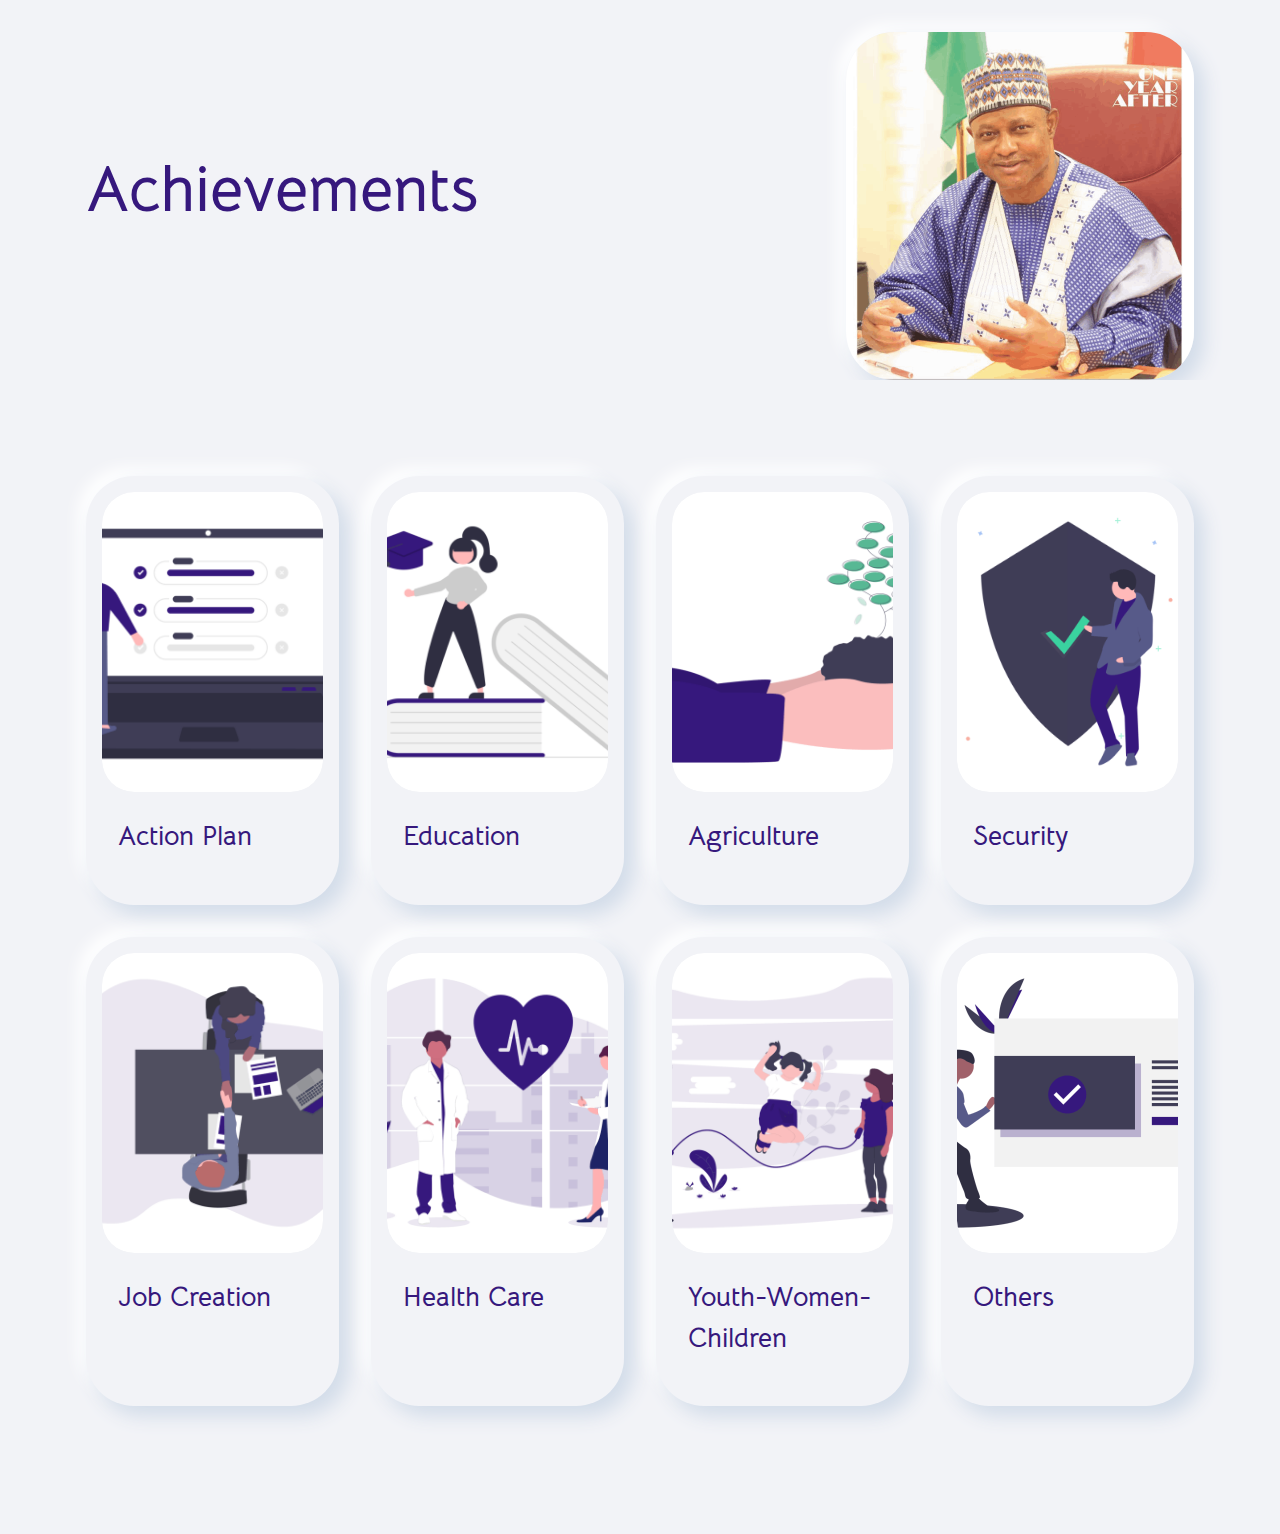
==== ubasani/index.html @ 77ba347d "Add files via upload" ====
<!DOCTYPE html>
<html  lang="en">
<head>
  
  <meta charset="UTF-8">
  <meta http-equiv="X-UA-Compatible" content="IE=edge">
  
  <meta name="viewport" content="width=device-width, initial-scale=1, minimum-scale=1">
  <link rel="shortcut icon" href="assets/images/logo5.png" type="image/x-icon">
  <meta name="description" content="">
  
  
  <title>Home</title>
  <link rel="stylesheet" href="assets/web/assets/mobirise-icons2/mobirise2.css">
  <link rel="stylesheet" href="assets/tether/tether.min.css">
  <link rel="stylesheet" href="assets/bootstrap/css/bootstrap.min.css">
  <link rel="stylesheet" href="assets/bootstrap/css/bootstrap-grid.min.css">
  <link rel="stylesheet" href="assets/bootstrap/css/bootstrap-reboot.min.css">
  <link rel="stylesheet" href="assets/theme/css/style.css">
  <link rel="preload" href="https://fonts.googleapis.com/css?family=Bellota+Text:300,300i,400,400i,700,700i&display=swap" as="style" onload="this.onload=null;this.rel='stylesheet'">
  <noscript><link rel="stylesheet" href="https://fonts.googleapis.com/css?family=Bellota+Text:300,300i,400,400i,700,700i&display=swap"></noscript>
  <link rel="preload" as="style" href="assets/mobirise/css/mbr-additional.css"><link rel="stylesheet" href="assets/mobirise/css/mbr-additional.css" type="text/css">
  
  
  
  

</head>
<body>
  
  <section class="article5 cid-sw9oij2l4O" id="article06-5">

    

    
    <div class="container">
        <div class="row justify-content-center">
            <div class="card col-12 col-lg">
                <div class="card-wrapper align-left">
                    <h6 class="card-title mbr-fonts-style mb-4 display-1"><strong>Achievements</strong></h6>
                    
                    
                </div>
            </div>
            <div class="col-12 col-lg-4">
                <div class="image-wrapper">
                    <img src="assets/images/anniversar-p1-3-696x696.png" alt="">
                </div>
            </div>
        </div>
    </div>
</section>

<section class="features7 cid-svMI8yuE9y" id="features08-i">
    
    
    <div class="container">
        
        <div class="row justify-content-center">
            <div class="item features-image сol-12 col-md-6 col-lg-3">
                <div class="item-wrapper">
                    <div class="item-img">
                        <a href="action.html"><img src="assets/images/undraw-accept-tasks-po1c-442x303.png" alt="" data-slide-to="0"></a>
                    </div>
                    <div class="item-content">
                        
                        <h5 class="item-title mbr-fonts-style display-5"><strong>Action Plan</strong></h5>
                        

                        

                    </div>

                </div>
            </div>
            
            <div class="item features-image сol-12 col-md-6 col-lg-3">
                <div class="item-wrapper">
                    <div class="item-img">
                        <img src="assets/images/undraw-education-f8ru-442x314.png" alt="" data-slide-to="1">
                    </div>
                    <div class="item-content">
                        
                        <h5 class="item-title mbr-fonts-style display-5"><strong>Education</strong></h5>
                        

                        

                    </div>

                </div>
            </div><div class="item features-image сol-12 col-md-6 col-lg-3">
                <div class="item-wrapper">
                    <div class="item-img">
                        <img src="assets/images/undraw-environment-iaus-442x320.png" alt="" data-slide-to="2">
                    </div>
                    <div class="item-content">
                        
                        <h5 class="item-title mbr-fonts-style display-5"><strong>Agriculture</strong></h5>
                        

                        

                    </div>

                </div>
            </div><div class="item features-image сol-12 col-md-6 col-lg-3">
                <div class="item-wrapper">
                    <div class="item-img">
                        <img src="assets/images/undraw-security-on-ff2u-442x373.png" alt="">
                    </div>
                    <div class="item-content">
                        
                        <h5 class="item-title mbr-fonts-style display-5"><strong>Security</strong></h5>
                        

                        

                    </div>

                </div>
            </div>


        </div>
    </div>
</section>

<section class="features7 cid-sw4C11qZi1" id="features08-3">
    
    
    <div class="container">
        
        <div class="row justify-content-center">
            <div class="item features-image сol-12 col-md-6 col-lg-3">
                <div class="item-wrapper">
                    <div class="item-img">
                        <img src="assets/images/undraw-interview-rmcf-442x307.png" alt="">
                    </div>
                    <div class="item-content">
                        
                        <h5 class="item-title mbr-fonts-style display-5"><strong>Job Creation</strong></h5>
                        

                        

                    </div>

                </div>
            </div>
            <div class="item features-image сol-12 col-md-6 col-lg-3">
                <div class="item-wrapper">
                    <div class="item-img">
                        <img src="assets/images/undraw-medicine-b1ol-442x310.png" alt="">
                    </div>
                    <div class="item-content">
                        
                        <h5 class="item-title mbr-fonts-style display-5"><strong>Health Care</strong></h5>
                        

                        

                    </div>

                </div>
            </div>
            <div class="item features-image сol-12 col-md-6 col-lg-3">
                <div class="item-wrapper">
                    <div class="item-img">
                        <img src="assets/images/undraw-children-4rtb-442x318.png" alt="">
                    </div>
                    <div class="item-content">
                        
                        <h5 class="item-title mbr-fonts-style display-5"><strong>Youth-Women-Children</strong></h5>
                        

                        

                    </div>

                </div>
            </div><div class="item features-image сol-12 col-md-6 col-lg-3">
                <div class="item-wrapper">
                    <div class="item-img">
                        <img src="assets/images/undraw-done-a34v-442x300.png" alt="">
                    </div>
                    <div class="item-content">
                        
                        <h5 class="item-title mbr-fonts-style display-5"><strong>Others</strong></h5>
                        

                        

                    </div>

                </div>
            </div>


        </div>
    </div>
</section>


<script src="assets/web/assets/jquery/jquery.min.js"></script>
  <script src="assets/popper/popper.min.js"></script>
  <script src="assets/tether/tether.min.js"></script>
  <script src="assets/bootstrap/js/bootstrap.min.js"></script>
  <script src="assets/smoothscroll/smooth-scroll.js"></script>
  <script src="assets/theme/js/script.js"></script>
  
  
  

</body>
</html>
---- ubasani/assets/web/assets/mobirise-icons2/mobirise2.css ----
@font-face {
  font-family: 'Moririse2';
  font-display: swap;
  src:  url('mobirise2.eot?f2bix4');
  src:  url('mobirise2.eot?f2bix4#iefix') format('embedded-opentype'),
    url('mobirise2.ttf?f2bix4') format('truetype'),
    url('mobirise2.woff?f2bix4') format('woff'),
    url('mobirise2.svg?f2bix4#mobirise2') format('svg');
  font-weight: normal;
  font-style: normal;
}

[class^="mobi-"], [class*=" mobi-"] {
  /* use !important to prevent issues with browser extensions that change fonts */
  font-family: 'Moririse2' !important;
  speak: none;
  font-style: normal;
  font-weight: normal;
  font-variant: normal;
  text-transform: none;
  line-height: 1;

  /* Better Font Rendering =========== */
  -webkit-font-smoothing: antialiased;
  -moz-osx-font-smoothing: grayscale;
}

.mobi-mbri-add-submenu:before {
  content: "\e900";
}
.mobi-mbri-alert:before {
  content: "\e901";
}
.mobi-mbri-align-center:before {
  content: "\e902";
}
.mobi-mbri-align-justify:before {
  content: "\e903";
}
.mobi-mbri-align-left:before {
  content: "\e904";
}
.mobi-mbri-align-right:before {
  content: "\e905";
}
.mobi-mbri-android:before {
  content: "\e906";
}
.mobi-mbri-apple:before {
  content: "\e907";
}
.mobi-mbri-arrow-down:before {
  content: "\e908";
}
.mobi-mbri-arrow-next:before {
  content: "\e909";
}
.mobi-mbri-arrow-prev:before {
  content: "\e90a";
}
.mobi-mbri-arrow-up:before {
  content: "\e90b";
}
.mobi-mbri-bold:before {
  content: "\e90c";
}
.mobi-mbri-bookmark:before {
  content: "\e90d";
}
.mobi-mbri-bootstrap:before {
  content: "\e90e";
}
.mobi-mbri-briefcase:before {
  content: "\e90f";
}
.mobi-mbri-browse:before {
  content: "\e910";
}
.mobi-mbri-bulleted-list:before {
  content: "\e911";
}
.mobi-mbri-calendar:before {
  content: "\e912";
}
.mobi-mbri-camera:before {
  content: "\e913";
}
.mobi-mbri-cart-add:before {
  content: "\e914";
}
.mobi-mbri-cart-full:before {
  content: "\e915";
}
.mobi-mbri-cash:before {
  content: "\e916";
}
.mobi-mbri-change-style:before {
  content: "\e917";
}
.mobi-mbri-chat:before {
  content: "\e918";
}
.mobi-mbri-clock:before {
  content: "\e919";
}
.mobi-mbri-close:before {
  content: "\e91a";
}
.mobi-mbri-cloud:before {
  content: "\e91b";
}
.mobi-mbri-code:before {
  content: "\e91c";
}
.mobi-mbri-contact-form:before {
  content: "\e91d";
}
.mobi-mbri-credit-card:before {
  content: "\e91e";
}
.mobi-mbri-cursor-click:before {
  content: "\e91f";
}
.mobi-mbri-cust-feedback:before {
  content: "\e920";
}
.mobi-mbri-database:before {
  content: "\e921";
}
.mobi-mbri-delivery:before {
  content: "\e922";
}
.mobi-mbri-desktop:before {
  content: "\e923";
}
.mobi-mbri-devices:before {
  content: "\e924";
}
.mobi-mbri-down:before {
  content: "\e925";
}
.mobi-mbri-download-2:before {
  content: "\e926";
}
.mobi-mbri-download:before {
  content: "\e927";
}
.mobi-mbri-drag-n-drop-2:before {
  content: "\e928";
}
.mobi-mbri-drag-n-drop:before {
  content: "\e929";
}
.mobi-mbri-edit-2:before {
  content: "\e92a";
}
.mobi-mbri-edit:before {
  content: "\e92b";
}
.mobi-mbri-error:before {
  content: "\e92c";
}
.mobi-mbri-extension:before {
  content: "\e92d";
}
.mobi-mbri-features:before {
  content: "\e92e";
}
.mobi-mbri-file:before {
  content: "\e92f";
}
.mobi-mbri-flag:before {
  content: "\e930";
}
.mobi-mbri-folder:before {
  content: "\e931";
}
.mobi-mbri-gift:before {
  content: "\e932";
}
.mobi-mbri-github:before {
  content: "\e933";
}
.mobi-mbri-globe-2:before {
  content: "\e934";
}
.mobi-mbri-globe:before {
  content: "\e935";
}
.mobi-mbri-growing-chart:before {
  content: "\e936";
}
.mobi-mbri-hearth:before {
  content: "\e937";
}
.mobi-mbri-help:before {
  content: "\e938";
}
.mobi-mbri-home:before {
  content: "\e939";
}
.mobi-mbri-hot-cup:before {
  content: "\e93a";
}
.mobi-mbri-idea:before {
  content: "\e93b";
}
.mobi-mbri-image-gallery:before {
  content: "\e93c";
}
.mobi-mbri-image-slider:before {
  content: "\e93d";
}
.mobi-mbri-info:before {
  content: "\e93e";
}
.mobi-mbri-italic:before {
  content: "\e93f";
}
.mobi-mbri-key:before {
  content: "\e940";
}
.mobi-mbri-laptop:before {
  content: "\e941";
}
.mobi-mbri-layers:before {
  content: "\e942";
}
.mobi-mbri-left-right:before {
  content: "\e943";
}
.mobi-mbri-left:before {
  content: "\e944";
}
.mobi-mbri-letter:before {
  content: "\e945";
}
.mobi-mbri-like:before {
  content: "\e946";
}
.mobi-mbri-link:before {
  content: "\e947";
}
.mobi-mbri-lock:before {
  content: "\e948";
}
.mobi-mbri-login:before {
  content: "\e949";
}
.mobi-mbri-logout:before {
  content: "\e94a";
}
.mobi-mbri-magic-stick:before {
  content: "\e94b";
}
.mobi-mbri-map-pin:before {
  content: "\e94c";
}
.mobi-mbri-menu:before {
  content: "\e94d";
}
.mobi-mbri-mobile-2:before {
  content: "\e94e";
}
.mobi-mbri-mobile-horizontal:before {
  content: "\e94f";
}
.mobi-mbri-mobile:before {
  content: "\e950";
}
.mobi-mbri-mobirise:before {
  content: "\e951";
}
.mobi-mbri-more-horizontal:before {
  content: "\e952";
}
.mobi-mbri-more-vertical:before {
  content: "\e953";
}
.mobi-mbri-music:before {
  content: "\e954";
}
.mobi-mbri-new-file:before {
  content: "\e955";
}
.mobi-mbri-numbered-list:before {
  content: "\e956";
}
.mobi-mbri-opened-folder:before {
  content: "\e957";
}
.mobi-mbri-pages:before {
  content: "\e958";
}
.mobi-mbri-paper-plane:before {
  content: "\e959";
}
.mobi-mbri-paperclip:before {
  content: "\e95a";
}
.mobi-mbri-phone:before {
  content: "\e95b";
}
.mobi-mbri-photo:before {
  content: "\e95c";
}
.mobi-mbri-photos:before {
  content: "\e95d";
}
.mobi-mbri-pin:before {
  content: "\e95e";
}
.mobi-mbri-play:before {
  content: "\e95f";
}
.mobi-mbri-plus:before {
  content: "\e960";
}
.mobi-mbri-preview:before {
  content: "\e961";
}
.mobi-mbri-print:before {
  content: "\e962";
}
.mobi-mbri-protect:before {
  content: "\e963";
}
.mobi-mbri-question:before {
  content: "\e964";
}
.mobi-mbri-quote-left:before {
  content: "\e965";
}
.mobi-mbri-quote-right:before {
  content: "\e966";
}
.mobi-mbri-redo:before {
  content: "\e967";
}
.mobi-mbri-refresh:before {
  content: "\e968";
}
.mobi-mbri-responsive-2:before {
  content: "\e969";
}
.mobi-mbri-responsive:before {
  content: "\e96a";
}
.mobi-mbri-right:before {
  content: "\e96b";
}
.mobi-mbri-rocket:before {
  content: "\e96c";
}
.mobi-mbri-sad-face:before {
  content: "\e96d";
}
.mobi-mbri-sale:before {
  content: "\e96e";
}
.mobi-mbri-save:before {
  content: "\e96f";
}
.mobi-mbri-search:before {
  content: "\e970";
}
.mobi-mbri-setting-2:before {
  content: "\e971";
}
.mobi-mbri-setting-3:before {
  content: "\e972";
}
.mobi-mbri-setting:before {
  content: "\e973";
}
.mobi-mbri-share:before {
  content: "\e974";
}
.mobi-mbri-shopping-bag:before {
  content: "\e975";
}
.mobi-mbri-shopping-basket:before {
  content: "\e976";
}
.mobi-mbri-shopping-cart:before {
  content: "\e977";
}
.mobi-mbri-sites:before {
  content: "\e978";
}
.mobi-mbri-smile-face:before {
  content: "\e979";
}
.mobi-mbri-speed:before {
  content: "\e97a";
}
.mobi-mbri-star:before {
  content: "\e97b";
}
.mobi-mbri-success:before {
  content: "\e97c";
}
.mobi-mbri-sun:before {
  content: "\e97d";
}
.mobi-mbri-sun2:before {
  content: "\e97e";
}
.mobi-mbri-tablet-vertical:before {
  content: "\e97f";
}
.mobi-mbri-tablet:before {
  content: "\e980";
}
.mobi-mbri-target:before {
  content: "\e981";
}
.mobi-mbri-timer:before {
  content: "\e982";
}
.mobi-mbri-to-ftp:before {
  content: "\e983";
}
.mobi-mbri-to-local-drive:before {
  content: "\e984";
}
.mobi-mbri-touch-swipe:before {
  content: "\e985";
}
.mobi-mbri-touch:before {
  content: "\e986";
}
.mobi-mbri-trash:before {
  content: "\e987";
}
.mobi-mbri-underline:before {
  content: "\e988";
}
.mobi-mbri-undo:before {
  content: "\e989";
}
.mobi-mbri-unlink:before {
  content: "\e98a";
}
.mobi-mbri-unlock:before {
  content: "\e98b";
}
.mobi-mbri-up-down:before {
  content: "\e98c";
}
.mobi-mbri-up:before {
  content: "\e98d";
}
.mobi-mbri-update:before {
  content: "\e98e";
}
.mobi-mbri-upload-2:before {
  content: "\e98f";
}
.mobi-mbri-upload:before {
  content: "\e990";
}
.mobi-mbri-user-2:before {
  content: "\e991";
}
.mobi-mbri-user:before {
  content: "\e992";
}
.mobi-mbri-users:before {
  content: "\e993";
}
.mobi-mbri-video-play:before {
  content: "\e994";
}
.mobi-mbri-video:before {
  content: "\e995";
}
.mobi-mbri-watch:before {
  content: "\e996";
}
.mobi-mbri-website-theme-2:before {
  content: "\e997";
}
.mobi-mbri-website-theme:before {
  content: "\e998";
}
.mobi-mbri-wifi:before {
  content: "\e999";
}
.mobi-mbri-windows:before {
  content: "\e99a";
}
.mobi-mbri-zoom-in:before {
  content: "\e99b";
}
.mobi-mbri-zoom-out:before {
  content: "\e99c";
}
---- ubasani/assets/theme/css/style.css ----
@charset "UTF-8";
section {
  background-color: #ffffff;
}

body {
  font-style: normal;
  line-height: 1.5;
  font-weight: 400;
  color: #232323;
  position: relative;
}

section,
.container,
.container-fluid {
  position: relative;
  word-wrap: break-word;
}

a.mbr-iconfont:hover {
  text-decoration: none;
}

.article .lead p,
.article .lead ul,
.article .lead ol,
.article .lead pre,
.article .lead blockquote {
  margin-bottom: 0;
}

a {
  font-style: normal;
  font-weight: 400;
  cursor: pointer;
}
a, a:hover {
  text-decoration: none;
}

.mbr-section-title {
  font-style: normal;
  line-height: 1.3;
}

.mbr-section-subtitle {
  line-height: 1.3;
}

.mbr-text {
  font-style: normal;
  line-height: 1.7;
}

h1,
h2,
h3,
h4,
h5,
h6,
.display-1,
.display-2,
.display-4,
.display-5,
.display-7,
span,
p,
a {
  line-height: 1;
  word-break: break-word;
  word-wrap: break-word;
  font-weight: 400;
}

b,
strong {
  font-weight: bold;
}

input:-webkit-autofill, input:-webkit-autofill:hover, input:-webkit-autofill:focus, input:-webkit-autofill:active {
  transition-delay: 9999s;
  -webkit-transition-property: background-color, color;
  transition-property: background-color, color;
}

textarea[type=hidden] {
  display: none;
}

section {
  background-position: 50% 50%;
  background-repeat: no-repeat;
  background-size: cover;
}
section .mbr-background-video,
section .mbr-background-video-preview {
  position: absolute;
  bottom: 0;
  left: 0;
  right: 0;
  top: 0;
}

.hidden {
  visibility: hidden;
}

.mbr-z-index20 {
  z-index: 20;
}

/*! Base colors */
.mbr-white {
  color: #ffffff;
}

.mbr-black {
  color: #111111;
}

.mbr-bg-white {
  background-color: #ffffff;
}

.mbr-bg-black {
  background-color: #000000;
}

/*! Text-aligns */
.align-left {
  text-align: left;
}

.align-center {
  text-align: center;
}

.align-right {
  text-align: right;
}
  @media (max-width: 767px) {
    .align-left, .align-right {
        text-align: center;
    }
}

/*! Font-weight  */
.mbr-light {
  font-weight: 300;
}

.mbr-regular {
  font-weight: 400;
}

.mbr-semibold {
  font-weight: 500;
}

.mbr-bold {
  font-weight: 700;
}

/*! Media  */
.media-content {
  flex-basis: 100%;
}

.media-container-row {
  display: flex;
  flex-direction: row;
  flex-wrap: wrap;
  justify-content: center;
  align-content: center;
  align-items: start;
}
.media-container-row .media-size-item {
  width: 400px;
}

.media-container-column {
  display: flex;
  flex-direction: column;
  flex-wrap: wrap;
  justify-content: center;
  align-content: center;
  align-items: stretch;
}
.media-container-column > * {
  width: 100%;
}

@media (min-width: 992px) {
  .media-container-row {
    flex-wrap: nowrap;
  }
}
figure {
  margin-bottom: 0;
  overflow: hidden;
}

figure[mbr-media-size] {
  transition: width 0.1s;
}

img,
iframe {
  display: block;
  width: 100%;
}

.card {
  background-color: transparent;
  border: none;
}

.card-box {
  width: 100%;
}

.card-img {
  text-align: center;
  flex-shrink: 0;
  -webkit-flex-shrink: 0;
}

.media {
  max-width: 100%;
  margin: 0 auto;
}

.mbr-figure {
  align-self: center;
}

.media-container > div {
  max-width: 100%;
}

.mbr-figure img,
.card-img img {
  width: 100%;
}

@media (max-width: 991px) {
  .media-size-item {
    width: auto !important;
  }

  .media {
    width: auto;
  }

  .mbr-figure {
    width: 100% !important;
  }
}
/*! Buttons */
.mbr-section-btn {
  margin-left: -0.6rem;
  margin-right: -0.6rem;
  font-size: 0;
}

.btn {
  font-weight: 700;
  border-width: 1px;
  font-style: normal;
  margin: 0.6rem 0.6rem;
  white-space: normal;
  transition: all 0.2s ease-in-out;
  display: inline-flex;
  align-items: center;
  justify-content: center;
  word-break: break-word;
}

.btn-sm {
  font-weight: 700;
  letter-spacing: 0px;
  transition: all 0.3s ease-in-out;
}

.btn-md {
  font-weight: 700;
  letter-spacing: 0px;
  transition: all 0.3s ease-in-out;
}

.btn-lg {
  font-weight: 700;
  letter-spacing: 0px;
  transition: all 0.3s ease-in-out;
}

.btn-form {
  margin: 0;
}
.btn-form:hover {
  cursor: pointer;
}

nav .mbr-section-btn {
  margin-left: 0rem;
  margin-right: 0rem;
}

/*! Btn icon margin */
.btn .mbr-iconfont,
.btn.btn-sm .mbr-iconfont {
  order: 1;
  cursor: pointer;
  margin-left: 0.5rem;
  vertical-align: sub;
}

.btn.btn-md .mbr-iconfont,
.btn.btn-md .mbr-iconfont {
  margin-left: 0.8rem;
}

.mbr-regular {
  font-weight: 400;
}

.mbr-semibold {
  font-weight: 500;
}

.mbr-bold {
  font-weight: 700;
}

[type=submit] {
  -webkit-appearance: none;
}

/*! Full-screen */
.mbr-fullscreen .mbr-overlay {
  min-height: 100vh;
}

.mbr-fullscreen {
  display: flex;
  display: -moz-flex;
  display: -ms-flex;
  display: -o-flex;
  align-items: center;
  min-height: 100vh;
  padding-top: 3rem;
  padding-bottom: 3rem;
}

/*! Map */
.map {
  height: 25rem;
  position: relative;
}
.map iframe {
  width: 100%;
  height: 100%;
}

/*! Scroll to top arrow */
.mbr-arrow-up {
  bottom: 25px;
  right: 90px;
  position: fixed;
  text-align: right;
  z-index: 5000;
  color: #ffffff;
  font-size: 22px;
}

.mbr-arrow-up a {
  background: rgba(0, 0, 0, 0.2);
  border-radius: 50%;
  color: #fff;
  display: inline-block;
  height: 60px;
  width: 60px;
  border: 2px solid #fff;
  outline-style: none !important;
  position: relative;
  text-decoration: none;
  transition: all 0.3s ease-in-out;
  cursor: pointer;
  text-align: center;
}
.mbr-arrow-up a:hover {
  background-color: rgba(0, 0, 0, 0.4);
}
.mbr-arrow-up a i {
  line-height: 60px;
}

.mbr-arrow-up-icon {
  display: block;
  color: #fff;
}

.mbr-arrow-up-icon::before {
  content: "›";
  display: inline-block;
  font-family: serif;
  font-size: 22px;
  line-height: 1;
  font-style: normal;
  position: relative;
  top: 6px;
  left: -4px;
  transform: rotate(-90deg);
}

/*! Arrow Down */
.mbr-arrow {
  position: absolute;
  bottom: 45px;
  left: 50%;
  width: 60px;
  height: 60px;
  cursor: pointer;
  background-color: rgba(80, 80, 80, 0.5);
  border-radius: 50%;
  transform: translateX(-50%);
}
@media (max-width: 767px) {
  .mbr-arrow {
    display: none;
  }
}
.mbr-arrow > a {
  display: inline-block;
  text-decoration: none;
  outline-style: none;
  -webkit-animation: arrowdown 1.7s ease-in-out infinite;
          animation: arrowdown 1.7s ease-in-out infinite;
  color: #ffffff;
}
.mbr-arrow > a > i {
  position: absolute;
  top: -2px;
  left: 15px;
  font-size: 2rem;
}

#scrollToTop a i::before {
  content: "";
  position: absolute;
  display: block;
  border-bottom: 2.5px solid #fff;
  border-left: 2.5px solid #fff;
  width: 27.8%;
  height: 27.8%;
  left: 50%;
  top: 51%;
  transform: translateY(-30%) translateX(-50%) rotate(135deg);
}

@keyframes arrowdown {
  0% {
    transform: translateY(0px);
  }
  50% {
    transform: translateY(-5px);
  }
  100% {
    transform: translateY(0px);
  }
}
@-webkit-keyframes arrowdown {
  0% {
    transform: translateY(0px);
  }
  50% {
    transform: translateY(-5px);
  }
  100% {
    transform: translateY(0px);
  }
}
@media (max-width: 500px) {
  .mbr-arrow-up {
    left: 0;
    right: 0;
    text-align: center;
  }
}
/*Gradients animation*/
@keyframes gradient-animation {
  from {
    background-position: 0% 100%;
    -webkit-animation-timing-function: ease-in-out;
            animation-timing-function: ease-in-out;
  }
  to {
    background-position: 100% 0%;
    -webkit-animation-timing-function: ease-in-out;
            animation-timing-function: ease-in-out;
  }
}
@-webkit-keyframes gradient-animation {
  from {
    background-position: 0% 100%;
    -webkit-animation-timing-function: ease-in-out;
            animation-timing-function: ease-in-out;
  }
  to {
    background-position: 100% 0%;
    -webkit-animation-timing-function: ease-in-out;
            animation-timing-function: ease-in-out;
  }
}
.bg-gradient {
  background-size: 200% 200%;
  animation: gradient-animation 5s infinite alternate;
  -webkit-animation: gradient-animation 5s infinite alternate;
}

.menu .navbar-brand {
  display: -webkit-flex;
}
.menu .navbar-brand span {
  display: flex;
  display: -webkit-flex;
}
.menu .navbar-brand .navbar-caption-wrap {
  display: -webkit-flex;
}
.menu .navbar-brand .navbar-logo img {
  display: -webkit-flex;
  width: auto;
}
@media (min-width: 768px) and (max-width: 991px) {
  .menu .navbar-toggleable-sm .navbar-nav {
    display: -ms-flexbox;
  }
}
@media (max-width: 991px) {
  .menu .navbar-collapse {
    max-height: 93.5vh;
  }
  .menu .navbar-collapse.show {
    overflow: auto;
  }
}
@media (min-width: 992px) {
  .menu .navbar-nav.nav-dropdown {
    display: -webkit-flex;
  }
  .menu .navbar-toggleable-sm .navbar-collapse {
    display: -webkit-flex !important;
  }
  .menu .collapsed .navbar-collapse {
    max-height: 93.5vh;
  }
  .menu .collapsed .navbar-collapse.show {
    overflow: auto;
  }
}
@media (max-width: 767px) {
  .menu .navbar-collapse {
    max-height: 80vh;
  }
}

.nav-link .mbr-iconfont {
  margin-right: 0.5rem;
}

.navbar {
  display: -webkit-flex;
  -webkit-flex-wrap: wrap;
  -webkit-align-items: center;
  -webkit-justify-content: space-between;
}

.navbar-collapse {
  -webkit-flex-basis: 100%;
  -webkit-flex-grow: 1;
  -webkit-align-items: center;
}

.nav-dropdown .link {
  padding: 0.667em 1.667em !important;
  margin: 0 !important;
}

.nav {
  display: -webkit-flex;
  -webkit-flex-wrap: wrap;
}

.row {
  display: -webkit-flex;
  -webkit-flex-wrap: wrap;
}

.justify-content-center {
  -webkit-justify-content: center;
}

.form-inline {
  display: -webkit-flex;
}

.card-wrapper {
  -webkit-flex: 1;
}

.carousel-control {
  z-index: 10;
  display: -webkit-flex;
}

.carousel-controls {
  display: -webkit-flex;
}

.media {
  display: -webkit-flex;
}

.form-group:focus {
  outline: none;
}

.jq-selectbox__select {
  padding: 7px 0;
  position: relative;
}

.jq-selectbox__dropdown {
  overflow: hidden;
  border-radius: 10px;
  position: absolute;
  top: 100%;
  left: 0 !important;
  width: 100% !important;
}

.jq-selectbox__trigger-arrow {
  right: 0;
  transform: translateY(-50%);
}

.jq-selectbox li {
  padding: 1.07em 0.5em;
}

input[type=range] {
  padding-left: 0 !important;
  padding-right: 0 !important;
}

.modal-dialog,
.modal-content {
  height: 100%;
}

.modal-dialog .carousel-inner {
  height: calc(100vh - 1.75rem);
}
@media (max-width: 575px) {
  .modal-dialog .carousel-inner {
    height: calc(100vh - 1rem);
  }
}

.carousel-item {
  text-align: center;
}

.carousel-item img {
  margin: auto;
}

.navbar-toggler {
  align-self: flex-start;
  padding: 0.25rem 0.75rem;
  font-size: 1.25rem;
  line-height: 1;
  background: transparent;
  border: 1px solid transparent;
  border-radius: 0.25rem;
}

.navbar-toggler:focus,
.navbar-toggler:hover {
  text-decoration: none;
}

.navbar-toggler-icon {
  display: inline-block;
  width: 1.5em;
  height: 1.5em;
  vertical-align: middle;
  content: "";
  background: no-repeat center center;
  background-size: 100% 100%;
}

.navbar-toggler-left {
  position: absolute;
  left: 1rem;
}

.navbar-toggler-right {
  position: absolute;
  right: 1rem;
}

.card-img {
  width: auto;
}

.menu .navbar.collapsed:not(.beta-menu) {
  flex-direction: column;
}

.carousel-item.active,
.carousel-item-next,
.carousel-item-prev {
  display: flex;
}

.note-air-layout .dropup .dropdown-menu,
.note-air-layout .navbar-fixed-bottom .dropdown .dropdown-menu {
  bottom: initial !important;
}

html,
body {
  height: auto;
  min-height: 100vh;
}

.dropup .dropdown-toggle::after {
  display: none;
}

.form-asterisk {
  font-family: initial;
  position: absolute;
  top: -2px;
  font-weight: normal;
}

.form-control-label {
  position: relative;
  cursor: pointer;
  margin-bottom: 0.357em;
  padding: 0;
}

.alert {
  color: #ffffff;
  border-radius: 0;
  border: 0;
  font-size: 1.1rem;
  line-height: 1.5;
  margin-bottom: 1.875rem;
  padding: 1.25rem;
  position: relative;
  text-align: center;
}
.alert.alert-form::after {
  background-color: inherit;
  bottom: -7px;
  content: "";
  display: block;
  height: 14px;
  left: 50%;
  margin-left: -7px;
  position: absolute;
  transform: rotate(45deg);
  width: 14px;
}

.form-control {
  background-color: #ffffff;
  background-clip: border-box;
  color: #232323;
  line-height: 1rem !important;
  height: auto;
  padding: 0.6rem 1.2rem;
  transition: border-color 0.25s ease 0s;
  border: 1px solid transparent !important;
  border-radius: 4px;
  box-shadow: rgba(0, 0, 0, 0.07) 0px 1px 1px 0px, rgba(0, 0, 0, 0.07) 0px 1px 3px 0px, rgba(0, 0, 0, 0.03) 0px 0px 0px 1px;
}
.form-active .form-control:invalid {
  border-color: red;
}

form .row {
  margin-left: -0.6rem;
  margin-right: -0.6rem;
}
form .row [class*=col] {
  padding-left: 0.6rem;
  padding-right: 0.6rem;
}

form .mbr-section-btn {
  margin: 0;
  padding-left: 0.6rem;
  padding-right: 0.6rem;
}

form .btn {
  display: flex;
  padding: 0.6rem 1.2rem;
  margin: 0;
}

form .form-check-input {
  margin-top: 0.5;
}

textarea.form-control {
  line-height: 1.5rem !important;
}

.form-group {
  margin-bottom: 1.2rem;
}

.form-control,
form .btn {
  min-height: 48px;
}

.gdpr-block label span.textGDPR input[name=gdpr] {
  top: 7px;
}

.form-control:focus {
  box-shadow: none;
}

:focus {
  outline: none;
}

.mbr-overlay {
  background-color: #000;
  bottom: 0;
  left: 0;
  opacity: 0.5;
  position: absolute;
  right: 0;
  top: 0;
  z-index: 0;
  pointer-events: none;
}

blockquote {
  font-style: italic;
  padding: 3rem;
  font-size: 1.09rem;
  position: relative;
  border-left: 3px solid;
}

ul,
ol,
pre,
blockquote {
  margin-bottom: 2.3125rem;
}

.mt-4 {
  margin-top: 2rem !important;
}

.mb-4 {
  margin-bottom: 2rem !important;
}
@media (max-width: 992px) {
.md-pb {
margin-bottom: 2rem;
}
}


@media (min-width: 992px) {
  .container {
    padding-left: 16px;
    padding-right: 16px;
  }

  .row {
    margin-left: -16px;
    margin-right: -16px;
  }
  .row > [class*=col] {
    padding-left: 16px;
    padding-right: 16px;
  }
}
@media (min-width: 768px) {
  .container-fluid {
    padding-left: 32px;
    padding-right: 32px;
  }
}
@media (min-width: 768px) and (max-width: 991px) {
  .mbr-container {
    padding-left: 32px;
    padding-right: 32px;
  }
}
@media (max-width: 767px) {
  .mbr-container {
    padding-left: 16px;
    padding-right: 16px;
  }
}
.card-wrapper,
.item-wrapper {
  overflow: hidden;
}

.app-video-wrapper > img {
  opacity: 1;
}
---- ubasani/assets/mobirise/css/mbr-additional.css ----
body {
  font-family: Bellota Text;
}
.display-1 {
  font-family: 'Bellota Text', display;
  font-size: 4rem;
  line-height: 1.1;
}
.display-1 > .mbr-iconfont {
  font-size: 5rem;
}
.display-2 {
  font-family: 'Bellota Text', display;
  font-size: 2.8rem;
  line-height: 1.1;
}
.display-2 > .mbr-iconfont {
  font-size: 3.5rem;
}
.display-4 {
  font-family: 'Bellota Text', display;
  font-size: 1.1rem;
  line-height: 1.5;
}
.display-4 > .mbr-iconfont {
  font-size: 1.375rem;
}
.display-5 {
  font-family: 'Bellota Text', display;
  font-size: 1.7rem;
  line-height: 1.5;
}
.display-5 > .mbr-iconfont {
  font-size: 2.125rem;
}
.display-7 {
  font-family: 'Bellota Text', display;
  font-size: 1.2rem;
  line-height: 1.5;
}
.display-7 > .mbr-iconfont {
  font-size: 1.5rem;
}
/* ---- Fluid typography for mobile devices ---- */
/* 1.4 - font scale ratio ( bootstrap == 1.42857 ) */
/* 100vw - current viewport width */
/* (48 - 20)  48 == 48rem == 768px, 20 == 20rem == 320px(minimal supported viewport) */
/* 0.65 - min scale variable, may vary */
@media (max-width: 992px) {
  .display-1 {
    font-size: 3.2rem;
  }
}
@media (max-width: 768px) {
  .display-1 {
    font-size: 2.8rem;
    font-size: calc( 2.05rem + (4 - 2.05) * ((100vw - 20rem) / (48 - 20)));
    line-height: calc( 1.1 * (2.05rem + (4 - 2.05) * ((100vw - 20rem) / (48 - 20))));
  }
  .display-2 {
    font-size: 2.24rem;
    font-size: calc( 1.63rem + (2.8 - 1.63) * ((100vw - 20rem) / (48 - 20)));
    line-height: calc( 1.3 * (1.63rem + (2.8 - 1.63) * ((100vw - 20rem) / (48 - 20))));
  }
  .display-4 {
    font-size: 0.88rem;
    font-size: calc( 1.0350000000000001rem + (1.1 - 1.0350000000000001) * ((100vw - 20rem) / (48 - 20)));
    line-height: calc( 1.4 * (1.0350000000000001rem + (1.1 - 1.0350000000000001) * ((100vw - 20rem) / (48 - 20))));
  }
  .display-5 {
    font-size: 1.36rem;
    font-size: calc( 1.245rem + (1.7 - 1.245) * ((100vw - 20rem) / (48 - 20)));
    line-height: calc( 1.4 * (1.245rem + (1.7 - 1.245) * ((100vw - 20rem) / (48 - 20))));
  }
  .display-7 {
    font-size: 0.96rem;
    font-size: calc( 1.07rem + (1.2 - 1.07) * ((100vw - 20rem) / (48 - 20)));
    line-height: calc( 1.4 * (1.07rem + (1.2 - 1.07) * ((100vw - 20rem) / (48 - 20))));
  }
}
/* Buttons */
.btn {
  padding: 0.6rem 1.2rem;
  border-radius: 4px;
}
.btn-sm {
  padding: 0.6rem 1.2rem;
  border-radius: 4px;
}
.btn-md {
  padding: 0.6rem 1.2rem;
  border-radius: 4px;
}
.btn-lg {
  padding: 1rem 2.6rem;
  border-radius: 4px;
}
.bg-primary {
  background-color: #36187d !important;
}
.bg-success {
  background-color: #35b8fc !important;
}
.bg-info {
  background-color: #47b5ed !important;
}
.bg-warning {
  background-color: #6c758f !important;
}
.bg-danger {
  background-color: #36187d !important;
}
.btn-primary,
.btn-primary:active {
  background-color: #36187d !important;
  border-color: #36187d !important;
  color: #ffffff !important;
}
.btn-primary:hover,
.btn-primary:focus,
.btn-primary.focus,
.btn-primary.active {
  color: #ffffff !important;
  background-color: #241052 !important;
  border-color: #241052 !important;
}
.btn-primary.disabled,
.btn-primary:disabled {
  color: #ffffff !important;
  background-color: #241052 !important;
  border-color: #241052 !important;
}
.btn-secondary,
.btn-secondary:active {
  background-color: #ea2396 !important;
  border-color: #ea2396 !important;
  color: #ffffff !important;
}
.btn-secondary:hover,
.btn-secondary:focus,
.btn-secondary.focus,
.btn-secondary.active {
  color: #ffffff !important;
  background-color: #c7137b !important;
  border-color: #c7137b !important;
}
.btn-secondary.disabled,
.btn-secondary:disabled {
  color: #ffffff !important;
  background-color: #c7137b !important;
  border-color: #c7137b !important;
}
.btn-info,
.btn-info:active {
  background-color: #47b5ed !important;
  border-color: #47b5ed !important;
  color: #ffffff !important;
}
.btn-info:hover,
.btn-info:focus,
.btn-info.focus,
.btn-info.active {
  color: #ffffff !important;
  background-color: #19a2e8 !important;
  border-color: #19a2e8 !important;
}
.btn-info.disabled,
.btn-info:disabled {
  color: #ffffff !important;
  background-color: #19a2e8 !important;
  border-color: #19a2e8 !important;
}
.btn-success,
.btn-success:active {
  background-color: #35b8fc !important;
  border-color: #35b8fc !important;
  color: #ffffff !important;
}
.btn-success:hover,
.btn-success:focus,
.btn-success.focus,
.btn-success.active {
  color: #ffffff !important;
  background-color: #04a6fa !important;
  border-color: #04a6fa !important;
}
.btn-success.disabled,
.btn-success:disabled {
  color: #ffffff !important;
  background-color: #04a6fa !important;
  border-color: #04a6fa !important;
}
.btn-warning,
.btn-warning:active {
  background-color: #6c758f !important;
  border-color: #6c758f !important;
  color: #ffffff !important;
}
.btn-warning:hover,
.btn-warning:focus,
.btn-warning.focus,
.btn-warning.active {
  color: #ffffff !important;
  background-color: #565d72 !important;
  border-color: #565d72 !important;
}
.btn-warning.disabled,
.btn-warning:disabled {
  color: #ffffff !important;
  background-color: #565d72 !important;
  border-color: #565d72 !important;
}
.btn-danger,
.btn-danger:active {
  background-color: #36187d !important;
  border-color: #36187d !important;
  color: #ffffff !important;
}
.btn-danger:hover,
.btn-danger:focus,
.btn-danger.focus,
.btn-danger.active {
  color: #ffffff !important;
  background-color: #241052 !important;
  border-color: #241052 !important;
}
.btn-danger.disabled,
.btn-danger:disabled {
  color: #ffffff !important;
  background-color: #241052 !important;
  border-color: #241052 !important;
}
.btn-white,
.btn-white:active {
  background-color: #fafafa !important;
  border-color: #fafafa !important;
  color: #7a7a7a !important;
}
.btn-white:hover,
.btn-white:focus,
.btn-white.focus,
.btn-white.active {
  color: #616161 !important;
  background-color: #e1e1e1 !important;
  border-color: #e1e1e1 !important;
}
.btn-white.disabled,
.btn-white:disabled {
  color: #7a7a7a !important;
  background-color: #e1e1e1 !important;
  border-color: #e1e1e1 !important;
}
.btn-black,
.btn-black:active {
  background-color: #232323 !important;
  border-color: #232323 !important;
  color: #ffffff !important;
}
.btn-black:hover,
.btn-black:focus,
.btn-black.focus,
.btn-black.active {
  color: #ffffff !important;
  background-color: #0a0a0a !important;
  border-color: #0a0a0a !important;
}
.btn-black.disabled,
.btn-black:disabled {
  color: #ffffff !important;
  background-color: #0a0a0a !important;
  border-color: #0a0a0a !important;
}
.btn-primary-outline,
.btn-primary-outline:active {
  background-color: transparent !important;
  border-color: transparent;
  color: #36187d;
}
.btn-primary-outline:hover,
.btn-primary-outline:focus,
.btn-primary-outline.focus,
.btn-primary-outline.active {
  color: #170a34 !important;
  background-color: transparent!important;
  border-color: transparent!important;
  box-shadow: none!important;
}
.btn-primary-outline.disabled,
.btn-primary-outline:disabled {
  color: #ffffff !important;
  background-color: #36187d !important;
  border-color: #36187d !important;
}
.btn-secondary-outline,
.btn-secondary-outline:active {
  background-color: transparent !important;
  border-color: transparent;
  color: #ea2396;
}
.btn-secondary-outline:hover,
.btn-secondary-outline:focus,
.btn-secondary-outline.focus,
.btn-secondary-outline.active {
  color: #a61067 !important;
  background-color: transparent!important;
  border-color: transparent!important;
  box-shadow: none!important;
}
.btn-secondary-outline.disabled,
.btn-secondary-outline:disabled {
  color: #ffffff !important;
  background-color: #ea2396 !important;
  border-color: #ea2396 !important;
}
.btn-info-outline,
.btn-info-outline:active {
  background-color: transparent !important;
  border-color: transparent;
  color: #47b5ed;
}
.btn-info-outline:hover,
.btn-info-outline:focus,
.btn-info-outline.focus,
.btn-info-outline.active {
  color: #148cca !important;
  background-color: transparent!important;
  border-color: transparent!important;
  box-shadow: none!important;
}
.btn-info-outline.disabled,
.btn-info-outline:disabled {
  color: #ffffff !important;
  background-color: #47b5ed !important;
  border-color: #47b5ed !important;
}
.btn-success-outline,
.btn-success-outline:active {
  background-color: transparent !important;
  border-color: transparent;
  color: #35b8fc;
}
.btn-success-outline:hover,
.btn-success-outline:focus,
.btn-success-outline.focus,
.btn-success-outline.active {
  color: #038fd7 !important;
  background-color: transparent!important;
  border-color: transparent!important;
  box-shadow: none!important;
}
.btn-success-outline.disabled,
.btn-success-outline:disabled {
  color: #ffffff !important;
  background-color: #35b8fc !important;
  border-color: #35b8fc !important;
}
.btn-warning-outline,
.btn-warning-outline:active {
  background-color: transparent !important;
  border-color: transparent;
  color: #6c758f;
}
.btn-warning-outline:hover,
.btn-warning-outline:focus,
.btn-warning-outline.focus,
.btn-warning-outline.active {
  color: #474d5e !important;
  background-color: transparent!important;
  border-color: transparent!important;
  box-shadow: none!important;
}
.btn-warning-outline.disabled,
.btn-warning-outline:disabled {
  color: #ffffff !important;
  background-color: #6c758f !important;
  border-color: #6c758f !important;
}
.btn-danger-outline,
.btn-danger-outline:active {
  background-color: transparent !important;
  border-color: transparent;
  color: #36187d;
}
.btn-danger-outline:hover,
.btn-danger-outline:focus,
.btn-danger-outline.focus,
.btn-danger-outline.active {
  color: #170a34 !important;
  background-color: transparent!important;
  border-color: transparent!important;
  box-shadow: none!important;
}
.btn-danger-outline.disabled,
.btn-danger-outline:disabled {
  color: #ffffff !important;
  background-color: #36187d !important;
  border-color: #36187d !important;
}
.btn-black-outline,
.btn-black-outline:active {
  background-color: transparent !important;
  border-color: transparent;
  color: #232323;
}
.btn-black-outline:hover,
.btn-black-outline:focus,
.btn-black-outline.focus,
.btn-black-outline.active {
  color: #000000 !important;
  background-color: transparent!important;
  border-color: transparent!important;
  box-shadow: none!important;
}
.btn-black-outline.disabled,
.btn-black-outline:disabled {
  color: #ffffff !important;
  background-color: #232323 !important;
  border-color: #232323 !important;
}
.btn-white-outline,
.btn-white-outline:active {
  background-color: transparent !important;
  border-color: transparent;
  color: #fafafa;
}
.btn-white-outline:hover,
.btn-white-outline:focus,
.btn-white-outline.focus,
.btn-white-outline.active {
  color: #cfcfcf !important;
  background-color: transparent!important;
  border-color: transparent!important;
  box-shadow: none!important;
}
.btn-white-outline.disabled,
.btn-white-outline:disabled {
  color: #7a7a7a !important;
  background-color: #fafafa !important;
  border-color: #fafafa !important;
}
.text-primary {
  color: #36187d !important;
}
.text-secondary {
  color: #ea2396 !important;
}
.text-success {
  color: #35b8fc !important;
}
.text-info {
  color: #47b5ed !important;
}
.text-warning {
  color: #6c758f !important;
}
.text-danger {
  color: #36187d !important;
}
.text-white {
  color: #fafafa !important;
}
.text-black {
  color: #232323 !important;
}
a.text-primary:hover,
a.text-primary:focus,
a.text-primary.active {
  color: #110827 !important;
}
a.text-secondary:hover,
a.text-secondary:focus,
a.text-secondary.active {
  color: #980f5e !important;
}
a.text-success:hover,
a.text-success:focus,
a.text-success.active {
  color: #0385c8 !important;
}
a.text-info:hover,
a.text-info:focus,
a.text-info.active {
  color: #1283bc !important;
}
a.text-warning:hover,
a.text-warning:focus,
a.text-warning.active {
  color: #404555 !important;
}
a.text-danger:hover,
a.text-danger:focus,
a.text-danger.active {
  color: #110827 !important;
}
a.text-white:hover,
a.text-white:focus,
a.text-white.active {
  color: #c7c7c7 !important;
}
a.text-black:hover,
a.text-black:focus,
a.text-black.active {
  color: #000000 !important;
}
a[class*="text-"]:not(.nav-link):not(.dropdown-item):not([role]):not(.navbar-caption):hover {
  text-decoration: underline;
}
.nav-tabs .nav-link.active {
  color: #36187d;
}
.nav-tabs .nav-link:not(.active) {
  color: #232323;
}
.alert-success {
  background-color: #70c770;
}
.alert-info {
  background-color: #47b5ed;
}
.alert-warning {
  background-color: #6c758f;
}
.alert-danger {
  background-color: #36187d;
}
.mbr-section-btn a.btn:not(.btn-form) {
  border-radius: 100px;
}
.mbr-gallery-filter li a {
  border-radius: 100px !important;
}
.mbr-gallery-filter li.active .btn {
  background-color: #36187d;
  border-color: #36187d;
  color: #ffffff;
}
.mbr-gallery-filter li.active .btn:focus {
  box-shadow: none;
}
.nav-tabs .nav-link {
  border-radius: 100px !important;
}
a,
a:hover {
  color: #36187d;
}
.mbr-plan-header.bg-primary .mbr-plan-subtitle,
.mbr-plan-header.bg-primary .mbr-plan-price-desc {
  color: #6a3bd9;
}
.mbr-plan-header.bg-success .mbr-plan-subtitle,
.mbr-plan-header.bg-success .mbr-plan-price-desc {
  color: #feffff;
}
.mbr-plan-header.bg-info .mbr-plan-subtitle,
.mbr-plan-header.bg-info .mbr-plan-price-desc {
  color: #ffffff;
}
.mbr-plan-header.bg-warning .mbr-plan-subtitle,
.mbr-plan-header.bg-warning .mbr-plan-price-desc {
  color: #b4b9c6;
}
.mbr-plan-header.bg-danger .mbr-plan-subtitle,
.mbr-plan-header.bg-danger .mbr-plan-price-desc {
  color: #6a3bd9;
}
/* Scroll to top button*/
.scrollToTop_wraper {
  display: none;
}
.form-control {
  font-family: 'Bellota Text', display;
  font-size: 1.1rem;
  line-height: 1.5;
  font-weight: 400;
}
.form-control > .mbr-iconfont {
  font-size: 1.375rem;
}
.form-control:hover,
.form-control:focus {
  box-shadow: rgba(0, 0, 0, 0.07) 0px 1px 1px 0px, rgba(0, 0, 0, 0.07) 0px 1px 3px 0px, rgba(0, 0, 0, 0.03) 0px 0px 0px 1px;
  border-color: #36187d !important;
}
.form-control:-webkit-input-placeholder {
  font-family: 'Bellota Text', display;
  font-size: 1.1rem;
  line-height: 1.5;
  font-weight: 400;
}
.form-control:-webkit-input-placeholder > .mbr-iconfont {
  font-size: 1.375rem;
}
blockquote {
  border-color: #36187d;
}
/* Forms */
.mbr-form .input-group-btn a.btn {
  border-radius: 100px !important;
}
.mbr-form .input-group-btn a.btn:hover {
  box-shadow: 0 10px 40px 0 rgba(0, 0, 0, 0.2);
}
.mbr-form .input-group-btn button[type="submit"] {
  border-radius: 100px !important;
  padding: 1rem 3rem;
}
.mbr-form .input-group-btn button[type="submit"]:hover {
  box-shadow: 0 10px 40px 0 rgba(0, 0, 0, 0.2);
}
.jq-selectbox li:hover,
.jq-selectbox li.selected {
  background-color: #36187d;
  color: #ffffff;
}
.jq-number__spin {
  transition: 0.25s ease;
}
.jq-number__spin:hover {
  border-color: #36187d;
}
.jq-selectbox .jq-selectbox__trigger-arrow,
.jq-number__spin.minus:after,
.jq-number__spin.plus:after {
  transition: 0.4s;
  border-top-color: #353535;
  border-bottom-color: #353535;
}
.jq-selectbox:hover .jq-selectbox__trigger-arrow,
.jq-number__spin.minus:hover:after,
.jq-number__spin.plus:hover:after {
  border-top-color: #36187d;
  border-bottom-color: #36187d;
}
.xdsoft_datetimepicker .xdsoft_calendar td.xdsoft_default,
.xdsoft_datetimepicker .xdsoft_calendar td.xdsoft_current,
.xdsoft_datetimepicker .xdsoft_timepicker .xdsoft_time_box > div > div.xdsoft_current {
  color: #ffffff !important;
  background-color: #36187d !important;
  box-shadow: none !important;
}
.xdsoft_datetimepicker .xdsoft_calendar td:hover,
.xdsoft_datetimepicker .xdsoft_timepicker .xdsoft_time_box > div > div:hover {
  color: #ffffff !important;
  background: #ea2396 !important;
  box-shadow: none !important;
}
.lazy-bg {
  background-image: none !important;
}
.lazy-placeholder:not(section),
.lazy-none {
  display: block;
  position: relative;
  padding-bottom: 56.25%;
  width: 100%;
  height: auto;
}
iframe.lazy-placeholder,
.lazy-placeholder:after {
  content: '';
  position: absolute;
  width: 200px;
  height: 200px;
  background: transparent no-repeat center;
  background-size: contain;
  top: 50%;
  left: 50%;
  transform: translateX(-50%) translateY(-50%);
  background-image: url("data:image/svg+xml;charset=UTF-8,%3csvg width='32' height='32' viewBox='0 0 64 64' xmlns='http://www.w3.org/2000/svg' stroke='%2336187d' %3e%3cg fill='none' fill-rule='evenodd'%3e%3cg transform='translate(16 16)' stroke-width='2'%3e%3ccircle stroke-opacity='.5' cx='16' cy='16' r='16'/%3e%3cpath d='M32 16c0-9.94-8.06-16-16-16'%3e%3canimateTransform attributeName='transform' type='rotate' from='0 16 16' to='360 16 16' dur='1s' repeatCount='indefinite'/%3e%3c/path%3e%3c/g%3e%3c/g%3e%3c/svg%3e");
}
section.lazy-placeholder:after {
  opacity: 0.5;
}
body {
  overflow-x: hidden;
}
a {
  transition: color 0.6s;
}
.cid-sw9oij2l4O {
  padding-top: 2rem;
  padding-bottom: 0rem;
  background-color: #f2f3f7;
}
.cid-sw9oij2l4O .row {
  align-items: center;
}
@media (max-width: 991px) {
  .cid-sw9oij2l4O .row {
    flex-direction: column-reverse;
  }
  .cid-sw9oij2l4O .image-wrapper {
    margin-bottom: 2rem;
  }
  .cid-sw9oij2l4O .card-wrapper {
    padding: 0 1rem;
  }
}
@media (min-width: 992px) {
  .cid-sw9oij2l4O .card-wrapper {
    padding-right: 2rem;
  }
}
.cid-sw9oij2l4O .image-wrapper img {
  width: 100%;
  box-shadow: 0.6em 0.6em 1.2em #d2dce9, -0.5em -0.5em 1em #ffffff;
  object-fit: cover;
  border-radius: 3rem;
}
.cid-sw9oij2l4O .card-title {
  color: #36187d;
}
.cid-sw9oij2l4O .mbr-text,
.cid-sw9oij2l4O .mbr-section-btn {
  color: #6c758f;
}
.cid-svMI8yuE9y {
  padding-top: 6rem;
  padding-bottom: 0rem;
  background-color: #f2f3f7;
}
.cid-svMI8yuE9y img,
.cid-svMI8yuE9y .item-img {
  border-radius: 2rem;
  transition: all 0.3s;
  overflow: hidden;
  width: 100%;
  height: 100%;
  height: 300px;
  object-fit: cover;
}
.cid-svMI8yuE9y .item:focus,
.cid-svMI8yuE9y span:focus {
  outline: none;
}
.cid-svMI8yuE9y .item {
  cursor: pointer;
  margin-bottom: 2rem;
}
.cid-svMI8yuE9y .item-wrapper {
  position: relative;
  padding: 1rem;
  border-radius: 3rem;
  background: #f2f3f7;
  height: 100%;
  display: flex;
  flex-flow: column nowrap;
  box-shadow: 0.6em 0.6em 1.2em #d2dce9, -0.5em -0.5em 1em #ffffff;
}
.cid-svMI8yuE9y .item-wrapper:hover img {
  transform: scale(1.05);
}
@media (max-width: 767px) {
  .cid-svMI8yuE9y .item-wrapper {
    border-radius: 2rem;
  }
}
.cid-svMI8yuE9y .item-content {
  padding: 1.5rem 1rem;
}
@media (max-width: 767px) {
  .cid-svMI8yuE9y .item-content {
    padding: 1rem 0;
  }
}
.cid-svMI8yuE9y .mbr-section-title {
  color: #000000;
}
.cid-svMI8yuE9y .item-title {
  color: #36187d;
}
.cid-svMI8yuE9y .item-subtitle {
  color: #bec2cf;
}
.cid-svMI8yuE9y .mbr-text,
.cid-svMI8yuE9y .mbr-section-btn {
  color: #6c758f;
}
.cid-svMI8yuE9y .mbr-link {
  color: #0196e3;
  display: block;
}
.cid-sw4C11qZi1 {
  padding-top: 0rem;
  padding-bottom: 6rem;
  background-color: #f2f3f7;
}
.cid-sw4C11qZi1 img,
.cid-sw4C11qZi1 .item-img {
  border-radius: 2rem;
  transition: all 0.3s;
  overflow: hidden;
  width: 100%;
  height: 100%;
  height: 300px;
  object-fit: cover;
}
.cid-sw4C11qZi1 .item:focus,
.cid-sw4C11qZi1 span:focus {
  outline: none;
}
.cid-sw4C11qZi1 .item {
  cursor: pointer;
  margin-bottom: 2rem;
}
.cid-sw4C11qZi1 .item-wrapper {
  position: relative;
  padding: 1rem;
  border-radius: 3rem;
  background: #f2f3f7;
  height: 100%;
  display: flex;
  flex-flow: column nowrap;
  box-shadow: 0.6em 0.6em 1.2em #d2dce9, -0.5em -0.5em 1em #ffffff;
}
.cid-sw4C11qZi1 .item-wrapper:hover img {
  transform: scale(1.05);
}
@media (max-width: 767px) {
  .cid-sw4C11qZi1 .item-wrapper {
    border-radius: 2rem;
  }
}
.cid-sw4C11qZi1 .item-content {
  padding: 1.5rem 1rem;
}
@media (max-width: 767px) {
  .cid-sw4C11qZi1 .item-content {
    padding: 1rem 0;
  }
}
.cid-sw4C11qZi1 .mbr-section-title {
  color: #000000;
}
.cid-sw4C11qZi1 .item-title {
  color: #36187d;
}
.cid-sw4C11qZi1 .item-subtitle {
  color: #bec2cf;
}
.cid-sw4C11qZi1 .mbr-text,
.cid-sw4C11qZi1 .mbr-section-btn {
  color: #6c758f;
}
.cid-sw4C11qZi1 .mbr-link {
  color: #0196e3;
  display: block;
}
.cid-sw4vKMBS75 {
  padding-top: 1rem;
  padding-bottom: 0rem;
  background-color: #f2f3f7;
}
.cid-sw4vKMBS75 .row {
  align-items: center;
}
@media (max-width: 991px) {
  .cid-sw4vKMBS75 .row {
    flex-direction: column-reverse;
  }
  .cid-sw4vKMBS75 .image-wrapper {
    margin-bottom: 2rem;
  }
  .cid-sw4vKMBS75 .card-wrapper {
    padding: 0 1rem;
  }
}
@media (min-width: 992px) {
  .cid-sw4vKMBS75 .card-wrapper {
    padding-right: 2rem;
  }
}
.cid-sw4vKMBS75 .image-wrapper img {
  width: 100%;
  box-shadow: 0.6em 0.6em 1.2em #d2dce9, -0.5em -0.5em 1em #ffffff;
  object-fit: cover;
  border-radius: 3rem;
}
.cid-sw4vKMBS75 .card-title {
  color: #36187d;
}
.cid-sw4vKMBS75 .mbr-text,
.cid-sw4vKMBS75 .mbr-section-btn {
  color: #6c758f;
  text-align: left;
}
.cid-sw9C6GTA7t {
  padding-top: 4rem;
  padding-bottom: 4rem;
  background-color: #f2f3f7;
}
.cid-sw9C6GTA7t .item {
  position: relative;
  display: flex;
  padding-bottom: 2rem;
}
.cid-sw9C6GTA7t .item:last-child .icon-box:before {
  display: none;
}
.cid-sw9C6GTA7t .item::before {
  content: "";
  width: 2px;
  height: 100%;
  left: 40px;
  position: absolute;
  top: 0;
  background: #dae2ec;
  transform: translate(-50%, 0);
}
.cid-sw9C6GTA7t .last:before {
  display: none;
}
.cid-sw9C6GTA7t .icon-box {
  width: 80px;
  min-width: 80px;
  height: 80px;
  border-radius: 50%;
  background: #f2f3f7;
  box-shadow: 0.6em 0.6em 1.2em #d2dce9, -0.5em -0.5em 1em #ffffff;
  margin-right: 2rem;
  display: flex;
  justify-content: center;
  align-items: center;
  position: relative;
}
@media (max-width: 768px) {
  .cid-sw9C6GTA7t .icon-box {
    margin-right: 1rem;
  }
}
.cid-sw9C6GTA7t span {
  font-size: 2rem;
}
@media (max-width: 991px) {
  .cid-sw9C6GTA7t span .card {
    margin-bottom: 2rem;
  }
  .cid-sw9C6GTA7t span .card-wrapper {
    margin-bottom: 2rem;
  }
  .cid-sw9C6GTA7t span .icon-box::before {
    top: 141%;
  }
}
@media (max-width: 768px) {
  .cid-sw9C6GTA7t .icon-box::before {
    top: 114%;
  }
}
.cid-sw9C6GTA7t SPAN {
  color: #0196e3;
}
.cid-sw9C6GTA7t .icon-text {
  color: #6c758f;
}
.cid-sw9C6GTA7t .icon-title {
  color: #36187d;
}
.cid-sw9C6GTA7t .icon-subtitle {
  color: #36187d;
}
.cid-sw9C6GTA7t .main-title {
  color: #36187d;
}
.cid-sw9zfuKyK9 {
  padding-top: 0rem;
  padding-bottom: 0rem;
  background-color: #f2f3f7;
}
.cid-sw9zfuKyK9 .mbr-section-subtitle {
  color: #36187d;
}
.cid-sw9zfuKyK9 .mbr-text {
  color: #6c758f;
  text-align: left;
}
.cid-sw9ATZkB2e {
  padding-top: 15px;
  padding-bottom: 0px;
  background-color: #f2f3f7;
}
.cid-sw9ATZkB2e .row {
  align-items: stretch;
  justify-content: center;
}
.cid-sw9ATZkB2e .row .img-item {
  display: -webkit-flex;
  flex-direction: column;
  justify-content: center;
  width: 100%;
}
.cid-sw9ATZkB2e .row .img-item img {
  width: 100%;
  object-fit: cover;
  height: 400px;
  margin-bottom: 0.5rem;
  box-shadow: 0.6em 0.6em 1.2em #d2dce9, -0.5em -0.5em 1em #ffffff;
  border-radius: 3rem;
}
.cid-sw9ATZkB2e P {
  color: #6c758f;
}
.cid-sw9D6t5ZxN {
  padding-top: 0rem;
  padding-bottom: 0rem;
  background-color: #f2f3f7;
}
.cid-sw9D6t5ZxN .mbr-section-subtitle {
  color: #36187d;
}
.cid-sw9D6t5ZxN .mbr-text {
  color: #6c758f;
}
---- ubasani/assets/mobirise/css/mbr-additional.css ----
body {
  font-family: Bellota Text;
}
.display-1 {
  font-family: 'Bellota Text', display;
  font-size: 4rem;
  line-height: 1.1;
}
.display-1 > .mbr-iconfont {
  font-size: 5rem;
}
.display-2 {
  font-family: 'Bellota Text', display;
  font-size: 2.8rem;
  line-height: 1.1;
}
.display-2 > .mbr-iconfont {
  font-size: 3.5rem;
}
.display-4 {
  font-family: 'Bellota Text', display;
  font-size: 1.1rem;
  line-height: 1.5;
}
.display-4 > .mbr-iconfont {
  font-size: 1.375rem;
}
.display-5 {
  font-family: 'Bellota Text', display;
  font-size: 1.7rem;
  line-height: 1.5;
}
.display-5 > .mbr-iconfont {
  font-size: 2.125rem;
}
.display-7 {
  font-family: 'Bellota Text', display;
  font-size: 1.2rem;
  line-height: 1.5;
}
.display-7 > .mbr-iconfont {
  font-size: 1.5rem;
}
/* ---- Fluid typography for mobile devices ---- */
/* 1.4 - font scale ratio ( bootstrap == 1.42857 ) */
/* 100vw - current viewport width */
/* (48 - 20)  48 == 48rem == 768px, 20 == 20rem == 320px(minimal supported viewport) */
/* 0.65 - min scale variable, may vary */
@media (max-width: 992px) {
  .display-1 {
    font-size: 3.2rem;
  }
}
@media (max-width: 768px) {
  .display-1 {
    font-size: 2.8rem;
    font-size: calc( 2.05rem + (4 - 2.05) * ((100vw - 20rem) / (48 - 20)));
    line-height: calc( 1.1 * (2.05rem + (4 - 2.05) * ((100vw - 20rem) / (48 - 20))));
  }
  .display-2 {
    font-size: 2.24rem;
    font-size: calc( 1.63rem + (2.8 - 1.63) * ((100vw - 20rem) / (48 - 20)));
    line-height: calc( 1.3 * (1.63rem + (2.8 - 1.63) * ((100vw - 20rem) / (48 - 20))));
  }
  .display-4 {
    font-size: 0.88rem;
    font-size: calc( 1.0350000000000001rem + (1.1 - 1.0350000000000001) * ((100vw - 20rem) / (48 - 20)));
    line-height: calc( 1.4 * (1.0350000000000001rem + (1.1 - 1.0350000000000001) * ((100vw - 20rem) / (48 - 20))));
  }
  .display-5 {
    font-size: 1.36rem;
    font-size: calc( 1.245rem + (1.7 - 1.245) * ((100vw - 20rem) / (48 - 20)));
    line-height: calc( 1.4 * (1.245rem + (1.7 - 1.245) * ((100vw - 20rem) / (48 - 20))));
  }
  .display-7 {
    font-size: 0.96rem;
    font-size: calc( 1.07rem + (1.2 - 1.07) * ((100vw - 20rem) / (48 - 20)));
    line-height: calc( 1.4 * (1.07rem + (1.2 - 1.07) * ((100vw - 20rem) / (48 - 20))));
  }
}
/* Buttons */
.btn {
  padding: 0.6rem 1.2rem;
  border-radius: 4px;
}
.btn-sm {
  padding: 0.6rem 1.2rem;
  border-radius: 4px;
}
.btn-md {
  padding: 0.6rem 1.2rem;
  border-radius: 4px;
}
.btn-lg {
  padding: 1rem 2.6rem;
  border-radius: 4px;
}
.bg-primary {
  background-color: #36187d !important;
}
.bg-success {
  background-color: #35b8fc !important;
}
.bg-info {
  background-color: #47b5ed !important;
}
.bg-warning {
  background-color: #6c758f !important;
}
.bg-danger {
  background-color: #36187d !important;
}
.btn-primary,
.btn-primary:active {
  background-color: #36187d !important;
  border-color: #36187d !important;
  color: #ffffff !important;
}
.btn-primary:hover,
.btn-primary:focus,
.btn-primary.focus,
.btn-primary.active {
  color: #ffffff !important;
  background-color: #241052 !important;
  border-color: #241052 !important;
}
.btn-primary.disabled,
.btn-primary:disabled {
  color: #ffffff !important;
  background-color: #241052 !important;
  border-color: #241052 !important;
}
.btn-secondary,
.btn-secondary:active {
  background-color: #ea2396 !important;
  border-color: #ea2396 !important;
  color: #ffffff !important;
}
.btn-secondary:hover,
.btn-secondary:focus,
.btn-secondary.focus,
.btn-secondary.active {
  color: #ffffff !important;
  background-color: #c7137b !important;
  border-color: #c7137b !important;
}
.btn-secondary.disabled,
.btn-secondary:disabled {
  color: #ffffff !important;
  background-color: #c7137b !important;
  border-color: #c7137b !important;
}
.btn-info,
.btn-info:active {
  background-color: #47b5ed !important;
  border-color: #47b5ed !important;
  color: #ffffff !important;
}
.btn-info:hover,
.btn-info:focus,
.btn-info.focus,
.btn-info.active {
  color: #ffffff !important;
  background-color: #19a2e8 !important;
  border-color: #19a2e8 !important;
}
.btn-info.disabled,
.btn-info:disabled {
  color: #ffffff !important;
  background-color: #19a2e8 !important;
  border-color: #19a2e8 !important;
}
.btn-success,
.btn-success:active {
  background-color: #35b8fc !important;
  border-color: #35b8fc !important;
  color: #ffffff !important;
}
.btn-success:hover,
.btn-success:focus,
.btn-success.focus,
.btn-success.active {
  color: #ffffff !important;
  background-color: #04a6fa !important;
  border-color: #04a6fa !important;
}
.btn-success.disabled,
.btn-success:disabled {
  color: #ffffff !important;
  background-color: #04a6fa !important;
  border-color: #04a6fa !important;
}
.btn-warning,
.btn-warning:active {
  background-color: #6c758f !important;
  border-color: #6c758f !important;
  color: #ffffff !important;
}
.btn-warning:hover,
.btn-warning:focus,
.btn-warning.focus,
.btn-warning.active {
  color: #ffffff !important;
  background-color: #565d72 !important;
  border-color: #565d72 !important;
}
.btn-warning.disabled,
.btn-warning:disabled {
  color: #ffffff !important;
  background-color: #565d72 !important;
  border-color: #565d72 !important;
}
.btn-danger,
.btn-danger:active {
  background-color: #36187d !important;
  border-color: #36187d !important;
  color: #ffffff !important;
}
.btn-danger:hover,
.btn-danger:focus,
.btn-danger.focus,
.btn-danger.active {
  color: #ffffff !important;
  background-color: #241052 !important;
  border-color: #241052 !important;
}
.btn-danger.disabled,
.btn-danger:disabled {
  color: #ffffff !important;
  background-color: #241052 !important;
  border-color: #241052 !important;
}
.btn-white,
.btn-white:active {
  background-color: #fafafa !important;
  border-color: #fafafa !important;
  color: #7a7a7a !important;
}
.btn-white:hover,
.btn-white:focus,
.btn-white.focus,
.btn-white.active {
  color: #616161 !important;
  background-color: #e1e1e1 !important;
  border-color: #e1e1e1 !important;
}
.btn-white.disabled,
.btn-white:disabled {
  color: #7a7a7a !important;
  background-color: #e1e1e1 !important;
  border-color: #e1e1e1 !important;
}
.btn-black,
.btn-black:active {
  background-color: #232323 !important;
  border-color: #232323 !important;
  color: #ffffff !important;
}
.btn-black:hover,
.btn-black:focus,
.btn-black.focus,
.btn-black.active {
  color: #ffffff !important;
  background-color: #0a0a0a !important;
  border-color: #0a0a0a !important;
}
.btn-black.disabled,
.btn-black:disabled {
  color: #ffffff !important;
  background-color: #0a0a0a !important;
  border-color: #0a0a0a !important;
}
.btn-primary-outline,
.btn-primary-outline:active {
  background-color: transparent !important;
  border-color: transparent;
  color: #36187d;
}
.btn-primary-outline:hover,
.btn-primary-outline:focus,
.btn-primary-outline.focus,
.btn-primary-outline.active {
  color: #170a34 !important;
  background-color: transparent!important;
  border-color: transparent!important;
  box-shadow: none!important;
}
.btn-primary-outline.disabled,
.btn-primary-outline:disabled {
  color: #ffffff !important;
  background-color: #36187d !important;
  border-color: #36187d !important;
}
.btn-secondary-outline,
.btn-secondary-outline:active {
  background-color: transparent !important;
  border-color: transparent;
  color: #ea2396;
}
.btn-secondary-outline:hover,
.btn-secondary-outline:focus,
.btn-secondary-outline.focus,
.btn-secondary-outline.active {
  color: #a61067 !important;
  background-color: transparent!important;
  border-color: transparent!important;
  box-shadow: none!important;
}
.btn-secondary-outline.disabled,
.btn-secondary-outline:disabled {
  color: #ffffff !important;
  background-color: #ea2396 !important;
  border-color: #ea2396 !important;
}
.btn-info-outline,
.btn-info-outline:active {
  background-color: transparent !important;
  border-color: transparent;
  color: #47b5ed;
}
.btn-info-outline:hover,
.btn-info-outline:focus,
.btn-info-outline.focus,
.btn-info-outline.active {
  color: #148cca !important;
  background-color: transparent!important;
  border-color: transparent!important;
  box-shadow: none!important;
}
.btn-info-outline.disabled,
.btn-info-outline:disabled {
  color: #ffffff !important;
  background-color: #47b5ed !important;
  border-color: #47b5ed !important;
}
.btn-success-outline,
.btn-success-outline:active {
  background-color: transparent !important;
  border-color: transparent;
  color: #35b8fc;
}
.btn-success-outline:hover,
.btn-success-outline:focus,
.btn-success-outline.focus,
.btn-success-outline.active {
  color: #038fd7 !important;
  background-color: transparent!important;
  border-color: transparent!important;
  box-shadow: none!important;
}
.btn-success-outline.disabled,
.btn-success-outline:disabled {
  color: #ffffff !important;
  background-color: #35b8fc !important;
  border-color: #35b8fc !important;
}
.btn-warning-outline,
.btn-warning-outline:active {
  background-color: transparent !important;
  border-color: transparent;
  color: #6c758f;
}
.btn-warning-outline:hover,
.btn-warning-outline:focus,
.btn-warning-outline.focus,
.btn-warning-outline.active {
  color: #474d5e !important;
  background-color: transparent!important;
  border-color: transparent!important;
  box-shadow: none!important;
}
.btn-warning-outline.disabled,
.btn-warning-outline:disabled {
  color: #ffffff !important;
  background-color: #6c758f !important;
  border-color: #6c758f !important;
}
.btn-danger-outline,
.btn-danger-outline:active {
  background-color: transparent !important;
  border-color: transparent;
  color: #36187d;
}
.btn-danger-outline:hover,
.btn-danger-outline:focus,
.btn-danger-outline.focus,
.btn-danger-outline.active {
  color: #170a34 !important;
  background-color: transparent!important;
  border-color: transparent!important;
  box-shadow: none!important;
}
.btn-danger-outline.disabled,
.btn-danger-outline:disabled {
  color: #ffffff !important;
  background-color: #36187d !important;
  border-color: #36187d !important;
}
.btn-black-outline,
.btn-black-outline:active {
  background-color: transparent !important;
  border-color: transparent;
  color: #232323;
}
.btn-black-outline:hover,
.btn-black-outline:focus,
.btn-black-outline.focus,
.btn-black-outline.active {
  color: #000000 !important;
  background-color: transparent!important;
  border-color: transparent!important;
  box-shadow: none!important;
}
.btn-black-outline.disabled,
.btn-black-outline:disabled {
  color: #ffffff !important;
  background-color: #232323 !important;
  border-color: #232323 !important;
}
.btn-white-outline,
.btn-white-outline:active {
  background-color: transparent !important;
  border-color: transparent;
  color: #fafafa;
}
.btn-white-outline:hover,
.btn-white-outline:focus,
.btn-white-outline.focus,
.btn-white-outline.active {
  color: #cfcfcf !important;
  background-color: transparent!important;
  border-color: transparent!important;
  box-shadow: none!important;
}
.btn-white-outline.disabled,
.btn-white-outline:disabled {
  color: #7a7a7a !important;
  background-color: #fafafa !important;
  border-color: #fafafa !important;
}
.text-primary {
  color: #36187d !important;
}
.text-secondary {
  color: #ea2396 !important;
}
.text-success {
  color: #35b8fc !important;
}
.text-info {
  color: #47b5ed !important;
}
.text-warning {
  color: #6c758f !important;
}
.text-danger {
  color: #36187d !important;
}
.text-white {
  color: #fafafa !important;
}
.text-black {
  color: #232323 !important;
}
a.text-primary:hover,
a.text-primary:focus,
a.text-primary.active {
  color: #110827 !important;
}
a.text-secondary:hover,
a.text-secondary:focus,
a.text-secondary.active {
  color: #980f5e !important;
}
a.text-success:hover,
a.text-success:focus,
a.text-success.active {
  color: #0385c8 !important;
}
a.text-info:hover,
a.text-info:focus,
a.text-info.active {
  color: #1283bc !important;
}
a.text-warning:hover,
a.text-warning:focus,
a.text-warning.active {
  color: #404555 !important;
}
a.text-danger:hover,
a.text-danger:focus,
a.text-danger.active {
  color: #110827 !important;
}
a.text-white:hover,
a.text-white:focus,
a.text-white.active {
  color: #c7c7c7 !important;
}
a.text-black:hover,
a.text-black:focus,
a.text-black.active {
  color: #000000 !important;
}
a[class*="text-"]:not(.nav-link):not(.dropdown-item):not([role]):not(.navbar-caption):hover {
  text-decoration: underline;
}
.nav-tabs .nav-link.active {
  color: #36187d;
}
.nav-tabs .nav-link:not(.active) {
  color: #232323;
}
.alert-success {
  background-color: #70c770;
}
.alert-info {
  background-color: #47b5ed;
}
.alert-warning {
  background-color: #6c758f;
}
.alert-danger {
  background-color: #36187d;
}
.mbr-section-btn a.btn:not(.btn-form) {
  border-radius: 100px;
}
.mbr-gallery-filter li a {
  border-radius: 100px !important;
}
.mbr-gallery-filter li.active .btn {
  background-color: #36187d;
  border-color: #36187d;
  color: #ffffff;
}
.mbr-gallery-filter li.active .btn:focus {
  box-shadow: none;
}
.nav-tabs .nav-link {
  border-radius: 100px !important;
}
a,
a:hover {
  color: #36187d;
}
.mbr-plan-header.bg-primary .mbr-plan-subtitle,
.mbr-plan-header.bg-primary .mbr-plan-price-desc {
  color: #6a3bd9;
}
.mbr-plan-header.bg-success .mbr-plan-subtitle,
.mbr-plan-header.bg-success .mbr-plan-price-desc {
  color: #feffff;
}
.mbr-plan-header.bg-info .mbr-plan-subtitle,
.mbr-plan-header.bg-info .mbr-plan-price-desc {
  color: #ffffff;
}
.mbr-plan-header.bg-warning .mbr-plan-subtitle,
.mbr-plan-header.bg-warning .mbr-plan-price-desc {
  color: #b4b9c6;
}
.mbr-plan-header.bg-danger .mbr-plan-subtitle,
.mbr-plan-header.bg-danger .mbr-plan-price-desc {
  color: #6a3bd9;
}
/* Scroll to top button*/
.scrollToTop_wraper {
  display: none;
}
.form-control {
  font-family: 'Bellota Text', display;
  font-size: 1.1rem;
  line-height: 1.5;
  font-weight: 400;
}
.form-control > .mbr-iconfont {
  font-size: 1.375rem;
}
.form-control:hover,
.form-control:focus {
  box-shadow: rgba(0, 0, 0, 0.07) 0px 1px 1px 0px, rgba(0, 0, 0, 0.07) 0px 1px 3px 0px, rgba(0, 0, 0, 0.03) 0px 0px 0px 1px;
  border-color: #36187d !important;
}
.form-control:-webkit-input-placeholder {
  font-family: 'Bellota Text', display;
  font-size: 1.1rem;
  line-height: 1.5;
  font-weight: 400;
}
.form-control:-webkit-input-placeholder > .mbr-iconfont {
  font-size: 1.375rem;
}
blockquote {
  border-color: #36187d;
}
/* Forms */
.mbr-form .input-group-btn a.btn {
  border-radius: 100px !important;
}
.mbr-form .input-group-btn a.btn:hover {
  box-shadow: 0 10px 40px 0 rgba(0, 0, 0, 0.2);
}
.mbr-form .input-group-btn button[type="submit"] {
  border-radius: 100px !important;
  padding: 1rem 3rem;
}
.mbr-form .input-group-btn button[type="submit"]:hover {
  box-shadow: 0 10px 40px 0 rgba(0, 0, 0, 0.2);
}
.jq-selectbox li:hover,
.jq-selectbox li.selected {
  background-color: #36187d;
  color: #ffffff;
}
.jq-number__spin {
  transition: 0.25s ease;
}
.jq-number__spin:hover {
  border-color: #36187d;
}
.jq-selectbox .jq-selectbox__trigger-arrow,
.jq-number__spin.minus:after,
.jq-number__spin.plus:after {
  transition: 0.4s;
  border-top-color: #353535;
  border-bottom-color: #353535;
}
.jq-selectbox:hover .jq-selectbox__trigger-arrow,
.jq-number__spin.minus:hover:after,
.jq-number__spin.plus:hover:after {
  border-top-color: #36187d;
  border-bottom-color: #36187d;
}
.xdsoft_datetimepicker .xdsoft_calendar td.xdsoft_default,
.xdsoft_datetimepicker .xdsoft_calendar td.xdsoft_current,
.xdsoft_datetimepicker .xdsoft_timepicker .xdsoft_time_box > div > div.xdsoft_current {
  color: #ffffff !important;
  background-color: #36187d !important;
  box-shadow: none !important;
}
.xdsoft_datetimepicker .xdsoft_calendar td:hover,
.xdsoft_datetimepicker .xdsoft_timepicker .xdsoft_time_box > div > div:hover {
  color: #ffffff !important;
  background: #ea2396 !important;
  box-shadow: none !important;
}
.lazy-bg {
  background-image: none !important;
}
.lazy-placeholder:not(section),
.lazy-none {
  display: block;
  position: relative;
  padding-bottom: 56.25%;
  width: 100%;
  height: auto;
}
iframe.lazy-placeholder,
.lazy-placeholder:after {
  content: '';
  position: absolute;
  width: 200px;
  height: 200px;
  background: transparent no-repeat center;
  background-size: contain;
  top: 50%;
  left: 50%;
  transform: translateX(-50%) translateY(-50%);
  background-image: url("data:image/svg+xml;charset=UTF-8,%3csvg width='32' height='32' viewBox='0 0 64 64' xmlns='http://www.w3.org/2000/svg' stroke='%2336187d' %3e%3cg fill='none' fill-rule='evenodd'%3e%3cg transform='translate(16 16)' stroke-width='2'%3e%3ccircle stroke-opacity='.5' cx='16' cy='16' r='16'/%3e%3cpath d='M32 16c0-9.94-8.06-16-16-16'%3e%3canimateTransform attributeName='transform' type='rotate' from='0 16 16' to='360 16 16' dur='1s' repeatCount='indefinite'/%3e%3c/path%3e%3c/g%3e%3c/g%3e%3c/svg%3e");
}
section.lazy-placeholder:after {
  opacity: 0.5;
}
body {
  overflow-x: hidden;
}
a {
  transition: color 0.6s;
}
.cid-sw9oij2l4O {
  padding-top: 2rem;
  padding-bottom: 0rem;
  background-color: #f2f3f7;
}
.cid-sw9oij2l4O .row {
  align-items: center;
}
@media (max-width: 991px) {
  .cid-sw9oij2l4O .row {
    flex-direction: column-reverse;
  }
  .cid-sw9oij2l4O .image-wrapper {
    margin-bottom: 2rem;
  }
  .cid-sw9oij2l4O .card-wrapper {
    padding: 0 1rem;
  }
}
@media (min-width: 992px) {
  .cid-sw9oij2l4O .card-wrapper {
    padding-right: 2rem;
  }
}
.cid-sw9oij2l4O .image-wrapper img {
  width: 100%;
  box-shadow: 0.6em 0.6em 1.2em #d2dce9, -0.5em -0.5em 1em #ffffff;
  object-fit: cover;
  border-radius: 3rem;
}
.cid-sw9oij2l4O .card-title {
  color: #36187d;
}
.cid-sw9oij2l4O .mbr-text,
.cid-sw9oij2l4O .mbr-section-btn {
  color: #6c758f;
}
.cid-svMI8yuE9y {
  padding-top: 6rem;
  padding-bottom: 0rem;
  background-color: #f2f3f7;
}
.cid-svMI8yuE9y img,
.cid-svMI8yuE9y .item-img {
  border-radius: 2rem;
  transition: all 0.3s;
  overflow: hidden;
  width: 100%;
  height: 100%;
  height: 300px;
  object-fit: cover;
}
.cid-svMI8yuE9y .item:focus,
.cid-svMI8yuE9y span:focus {
  outline: none;
}
.cid-svMI8yuE9y .item {
  cursor: pointer;
  margin-bottom: 2rem;
}
.cid-svMI8yuE9y .item-wrapper {
  position: relative;
  padding: 1rem;
  border-radius: 3rem;
  background: #f2f3f7;
  height: 100%;
  display: flex;
  flex-flow: column nowrap;
  box-shadow: 0.6em 0.6em 1.2em #d2dce9, -0.5em -0.5em 1em #ffffff;
}
.cid-svMI8yuE9y .item-wrapper:hover img {
  transform: scale(1.05);
}
@media (max-width: 767px) {
  .cid-svMI8yuE9y .item-wrapper {
    border-radius: 2rem;
  }
}
.cid-svMI8yuE9y .item-content {
  padding: 1.5rem 1rem;
}
@media (max-width: 767px) {
  .cid-svMI8yuE9y .item-content {
    padding: 1rem 0;
  }
}
.cid-svMI8yuE9y .mbr-section-title {
  color: #000000;
}
.cid-svMI8yuE9y .item-title {
  color: #36187d;
}
.cid-svMI8yuE9y .item-subtitle {
  color: #bec2cf;
}
.cid-svMI8yuE9y .mbr-text,
.cid-svMI8yuE9y .mbr-section-btn {
  color: #6c758f;
}
.cid-svMI8yuE9y .mbr-link {
  color: #0196e3;
  display: block;
}
.cid-sw4C11qZi1 {
  padding-top: 0rem;
  padding-bottom: 6rem;
  background-color: #f2f3f7;
}
.cid-sw4C11qZi1 img,
.cid-sw4C11qZi1 .item-img {
  border-radius: 2rem;
  transition: all 0.3s;
  overflow: hidden;
  width: 100%;
  height: 100%;
  height: 300px;
  object-fit: cover;
}
.cid-sw4C11qZi1 .item:focus,
.cid-sw4C11qZi1 span:focus {
  outline: none;
}
.cid-sw4C11qZi1 .item {
  cursor: pointer;
  margin-bottom: 2rem;
}
.cid-sw4C11qZi1 .item-wrapper {
  position: relative;
  padding: 1rem;
  border-radius: 3rem;
  background: #f2f3f7;
  height: 100%;
  display: flex;
  flex-flow: column nowrap;
  box-shadow: 0.6em 0.6em 1.2em #d2dce9, -0.5em -0.5em 1em #ffffff;
}
.cid-sw4C11qZi1 .item-wrapper:hover img {
  transform: scale(1.05);
}
@media (max-width: 767px) {
  .cid-sw4C11qZi1 .item-wrapper {
    border-radius: 2rem;
  }
}
.cid-sw4C11qZi1 .item-content {
  padding: 1.5rem 1rem;
}
@media (max-width: 767px) {
  .cid-sw4C11qZi1 .item-content {
    padding: 1rem 0;
  }
}
.cid-sw4C11qZi1 .mbr-section-title {
  color: #000000;
}
.cid-sw4C11qZi1 .item-title {
  color: #36187d;
}
.cid-sw4C11qZi1 .item-subtitle {
  color: #bec2cf;
}
.cid-sw4C11qZi1 .mbr-text,
.cid-sw4C11qZi1 .mbr-section-btn {
  color: #6c758f;
}
.cid-sw4C11qZi1 .mbr-link {
  color: #0196e3;
  display: block;
}
.cid-sw4vKMBS75 {
  padding-top: 1rem;
  padding-bottom: 0rem;
  background-color: #f2f3f7;
}
.cid-sw4vKMBS75 .row {
  align-items: center;
}
@media (max-width: 991px) {
  .cid-sw4vKMBS75 .row {
    flex-direction: column-reverse;
  }
  .cid-sw4vKMBS75 .image-wrapper {
    margin-bottom: 2rem;
  }
  .cid-sw4vKMBS75 .card-wrapper {
    padding: 0 1rem;
  }
}
@media (min-width: 992px) {
  .cid-sw4vKMBS75 .card-wrapper {
    padding-right: 2rem;
  }
}
.cid-sw4vKMBS75 .image-wrapper img {
  width: 100%;
  box-shadow: 0.6em 0.6em 1.2em #d2dce9, -0.5em -0.5em 1em #ffffff;
  object-fit: cover;
  border-radius: 3rem;
}
.cid-sw4vKMBS75 .card-title {
  color: #36187d;
}
.cid-sw4vKMBS75 .mbr-text,
.cid-sw4vKMBS75 .mbr-section-btn {
  color: #6c758f;
  text-align: left;
}
.cid-sw9C6GTA7t {
  padding-top: 4rem;
  padding-bottom: 4rem;
  background-color: #f2f3f7;
}
.cid-sw9C6GTA7t .item {
  position: relative;
  display: flex;
  padding-bottom: 2rem;
}
.cid-sw9C6GTA7t .item:last-child .icon-box:before {
  display: none;
}
.cid-sw9C6GTA7t .item::before {
  content: "";
  width: 2px;
  height: 100%;
  left: 40px;
  position: absolute;
  top: 0;
  background: #dae2ec;
  transform: translate(-50%, 0);
}
.cid-sw9C6GTA7t .last:before {
  display: none;
}
.cid-sw9C6GTA7t .icon-box {
  width: 80px;
  min-width: 80px;
  height: 80px;
  border-radius: 50%;
  background: #f2f3f7;
  box-shadow: 0.6em 0.6em 1.2em #d2dce9, -0.5em -0.5em 1em #ffffff;
  margin-right: 2rem;
  display: flex;
  justify-content: center;
  align-items: center;
  position: relative;
}
@media (max-width: 768px) {
  .cid-sw9C6GTA7t .icon-box {
    margin-right: 1rem;
  }
}
.cid-sw9C6GTA7t span {
  font-size: 2rem;
}
@media (max-width: 991px) {
  .cid-sw9C6GTA7t span .card {
    margin-bottom: 2rem;
  }
  .cid-sw9C6GTA7t span .card-wrapper {
    margin-bottom: 2rem;
  }
  .cid-sw9C6GTA7t span .icon-box::before {
    top: 141%;
  }
}
@media (max-width: 768px) {
  .cid-sw9C6GTA7t .icon-box::before {
    top: 114%;
  }
}
.cid-sw9C6GTA7t SPAN {
  color: #0196e3;
}
.cid-sw9C6GTA7t .icon-text {
  color: #6c758f;
}
.cid-sw9C6GTA7t .icon-title {
  color: #36187d;
}
.cid-sw9C6GTA7t .icon-subtitle {
  color: #36187d;
}
.cid-sw9C6GTA7t .main-title {
  color: #36187d;
}
.cid-sw9zfuKyK9 {
  padding-top: 0rem;
  padding-bottom: 0rem;
  background-color: #f2f3f7;
}
.cid-sw9zfuKyK9 .mbr-section-subtitle {
  color: #36187d;
}
.cid-sw9zfuKyK9 .mbr-text {
  color: #6c758f;
  text-align: left;
}
.cid-sw9ATZkB2e {
  padding-top: 15px;
  padding-bottom: 0px;
  background-color: #f2f3f7;
}
.cid-sw9ATZkB2e .row {
  align-items: stretch;
  justify-content: center;
}
.cid-sw9ATZkB2e .row .img-item {
  display: -webkit-flex;
  flex-direction: column;
  justify-content: center;
  width: 100%;
}
.cid-sw9ATZkB2e .row .img-item img {
  width: 100%;
  object-fit: cover;
  height: 400px;
  margin-bottom: 0.5rem;
  box-shadow: 0.6em 0.6em 1.2em #d2dce9, -0.5em -0.5em 1em #ffffff;
  border-radius: 3rem;
}
.cid-sw9ATZkB2e P {
  color: #6c758f;
}
.cid-sw9D6t5ZxN {
  padding-top: 0rem;
  padding-bottom: 0rem;
  background-color: #f2f3f7;
}
.cid-sw9D6t5ZxN .mbr-section-subtitle {
  color: #36187d;
}
.cid-sw9D6t5ZxN .mbr-text {
  color: #6c758f;
}
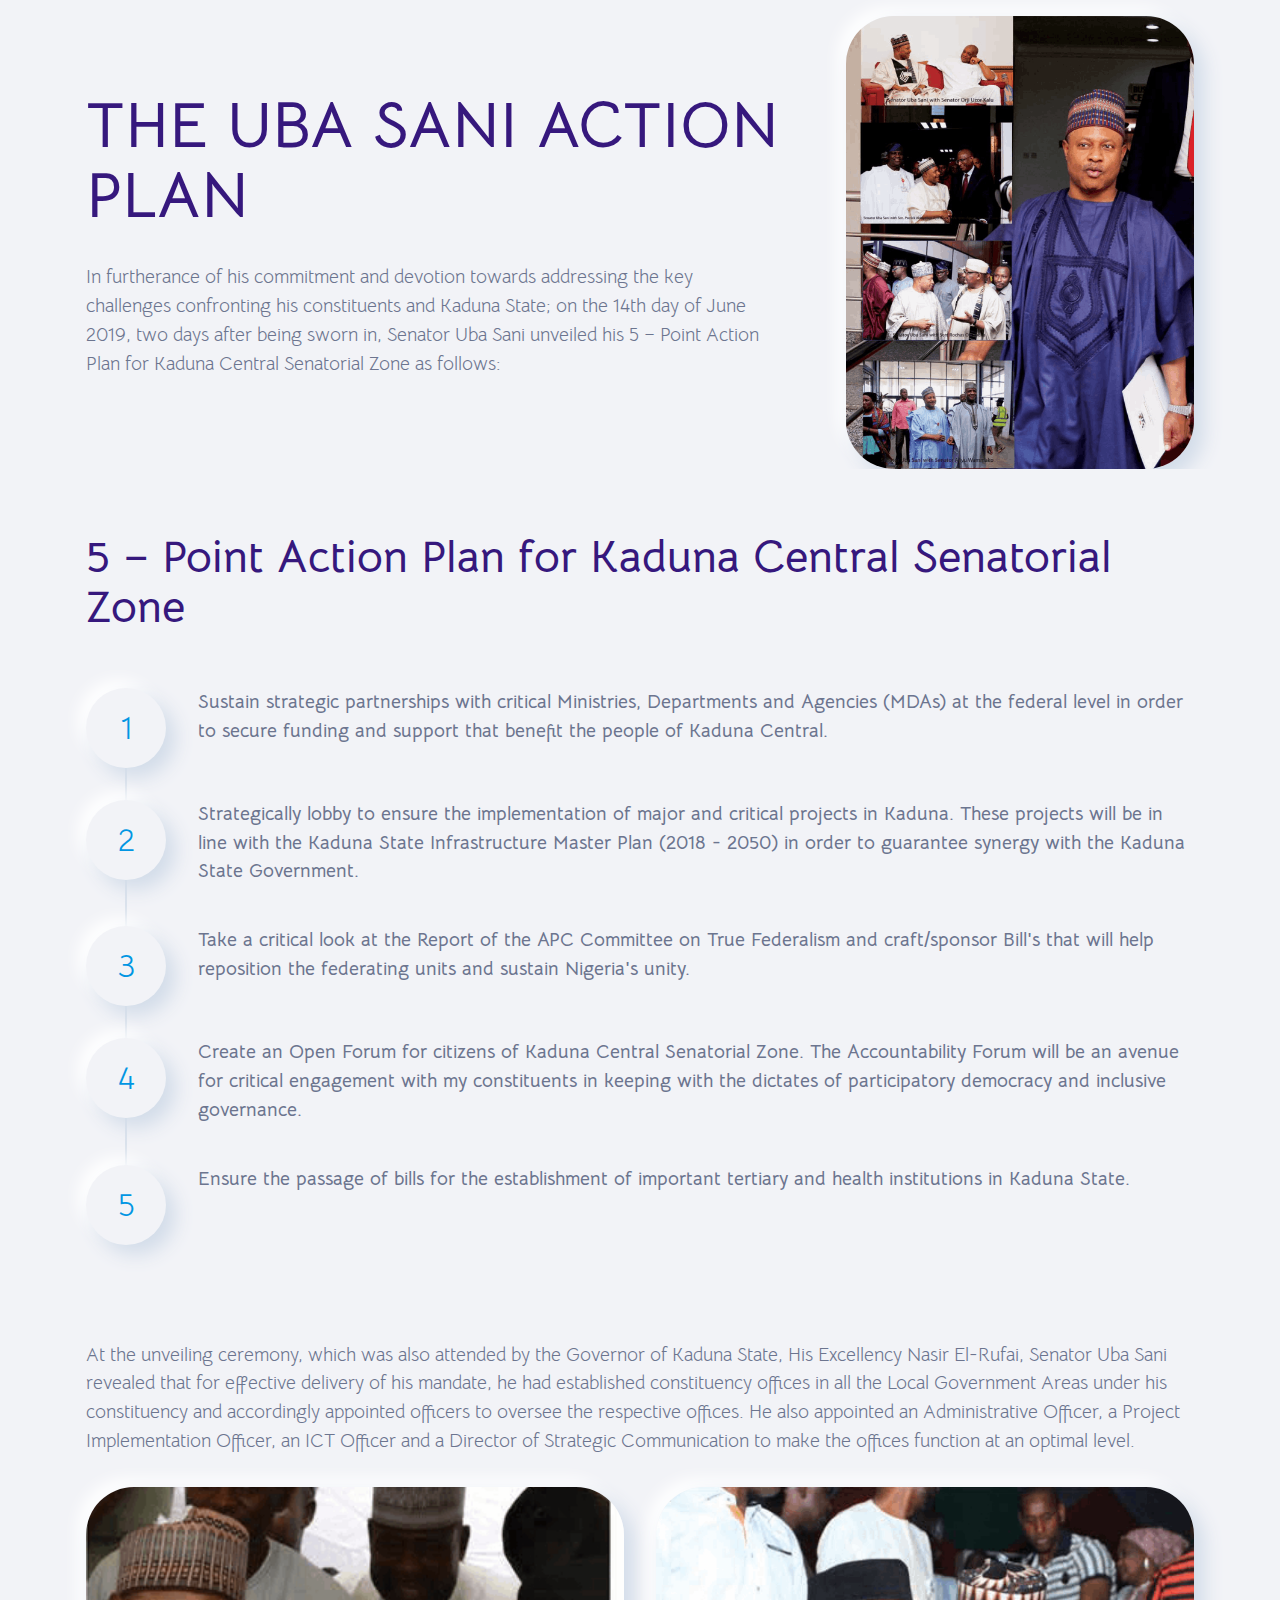
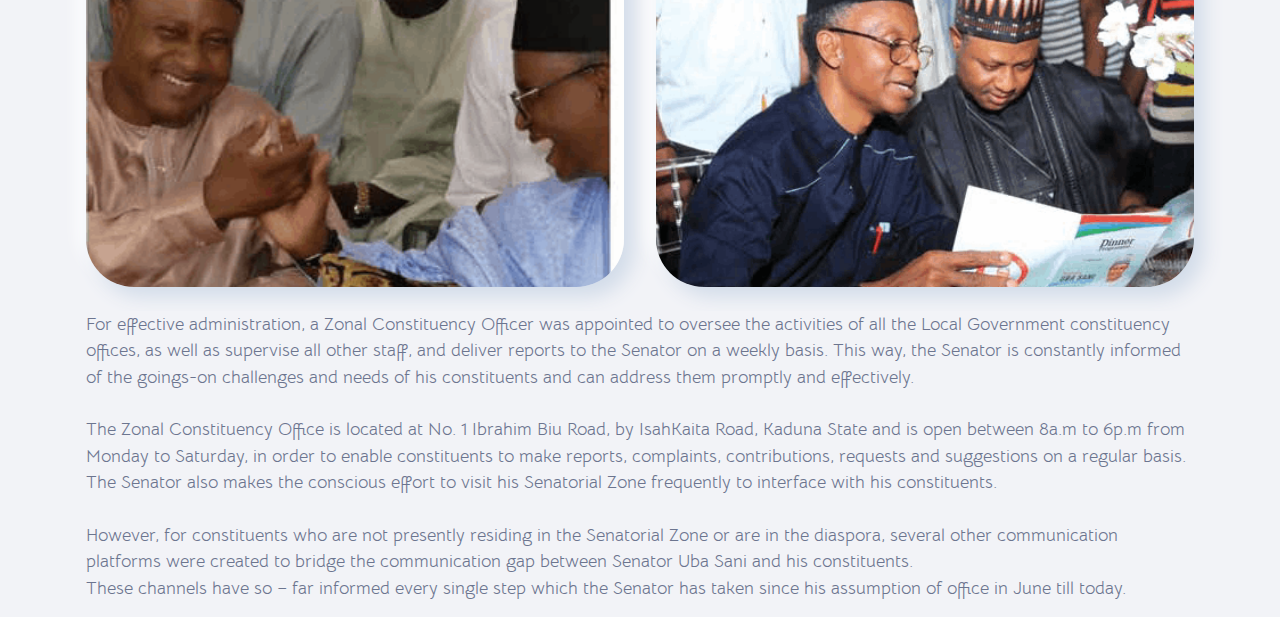
==== commit 80457252: "Rename action.html to index.html" ====
--- a/ubasani/index.html
+++ b/ubasani/index.html
@@ -10,7 +10,7 @@
   <meta name="description" content="">
   
   
-  <title>Home</title>
+  <title>Action Plan</title>
   <link rel="stylesheet" href="assets/web/assets/mobirise-icons2/mobirise2.css">
   <link rel="stylesheet" href="assets/tether/tether.min.css">
   <link rel="stylesheet" href="assets/bootstrap/css/bootstrap.min.css">
@@ -28,7 +28,7 @@
 </head>
 <body>
   
-  <section class="article5 cid-sw9oij2l4O" id="article06-5">
+  <section class="article5 cid-sw4vKMBS75" id="article06-0">
 
     
 
@@ -37,166 +37,160 @@
         <div class="row justify-content-center">
             <div class="card col-12 col-lg">
                 <div class="card-wrapper align-left">
-                    <h6 class="card-title mbr-fonts-style mb-4 display-1"><strong>Achievements</strong></h6>
-                    
+                    <h6 class="card-title mbr-fonts-style mb-4 display-1"><strong>THE UBA SANI ACTION PLAN</strong></h6>
+                    <p class="mbr-text mbr-fonts-style display-7">In furtherance of his commitment and devotion towards addressing the key challenges confronting his constituents and Kaduna State; on the 14th day of June 2019, two days after being sworn in, Senator Uba Sani unveiled his 5 – Point Action Plan for Kaduna Central Senatorial Zone as follows:</p>
                     
                 </div>
             </div>
             <div class="col-12 col-lg-4">
                 <div class="image-wrapper">
-                    <img src="assets/images/anniversar-p1-3-696x696.png" alt="">
-                </div>
-            </div>
-        </div>
-    </div>
-</section>
-
-<section class="features7 cid-svMI8yuE9y" id="features08-i">
-    
-    
-    <div class="container">
-        
-        <div class="row justify-content-center">
-            <div class="item features-image сol-12 col-md-6 col-lg-3">
-                <div class="item-wrapper">
-                    <div class="item-img">
-                        <a href="action.html"><img src="assets/images/undraw-accept-tasks-po1c-442x303.png" alt="" data-slide-to="0"></a>
-                    </div>
-                    <div class="item-content">
-                        
-                        <h5 class="item-title mbr-fonts-style display-5"><strong>Action Plan</strong></h5>
-                        
-
-                        
-
-                    </div>
-
-                </div>
-            </div>
-            
-            <div class="item features-image сol-12 col-md-6 col-lg-3">
-                <div class="item-wrapper">
-                    <div class="item-img">
-                        <img src="assets/images/undraw-education-f8ru-442x314.png" alt="" data-slide-to="1">
-                    </div>
-                    <div class="item-content">
-                        
-                        <h5 class="item-title mbr-fonts-style display-5"><strong>Education</strong></h5>
-                        
-
-                        
-
-                    </div>
-
-                </div>
-            </div><div class="item features-image сol-12 col-md-6 col-lg-3">
-                <div class="item-wrapper">
-                    <div class="item-img">
-                        <img src="assets/images/undraw-environment-iaus-442x320.png" alt="" data-slide-to="2">
-                    </div>
-                    <div class="item-content">
-                        
-                        <h5 class="item-title mbr-fonts-style display-5"><strong>Agriculture</strong></h5>
-                        
-
-                        
-
-                    </div>
-
-                </div>
-            </div><div class="item features-image сol-12 col-md-6 col-lg-3">
-                <div class="item-wrapper">
-                    <div class="item-img">
-                        <img src="assets/images/undraw-security-on-ff2u-442x373.png" alt="">
-                    </div>
-                    <div class="item-content">
-                        
-                        <h5 class="item-title mbr-fonts-style display-5"><strong>Security</strong></h5>
-                        
-
-                        
-
-                    </div>
-
-                </div>
-            </div>
-
-
-        </div>
-    </div>
-</section>
-
-<section class="features7 cid-sw4C11qZi1" id="features08-3">
-    
-    
-    <div class="container">
-        
-        <div class="row justify-content-center">
-            <div class="item features-image сol-12 col-md-6 col-lg-3">
-                <div class="item-wrapper">
-                    <div class="item-img">
-                        <img src="assets/images/undraw-interview-rmcf-442x307.png" alt="">
-                    </div>
-                    <div class="item-content">
-                        
-                        <h5 class="item-title mbr-fonts-style display-5"><strong>Job Creation</strong></h5>
-                        
-
-                        
-
-                    </div>
-
-                </div>
-            </div>
-            <div class="item features-image сol-12 col-md-6 col-lg-3">
-                <div class="item-wrapper">
-                    <div class="item-img">
-                        <img src="assets/images/undraw-medicine-b1ol-442x310.png" alt="">
-                    </div>
-                    <div class="item-content">
-                        
-                        <h5 class="item-title mbr-fonts-style display-5"><strong>Health Care</strong></h5>
-                        
-
-                        
-
-                    </div>
-
-                </div>
-            </div>
-            <div class="item features-image сol-12 col-md-6 col-lg-3">
-                <div class="item-wrapper">
-                    <div class="item-img">
-                        <img src="assets/images/undraw-children-4rtb-442x318.png" alt="">
-                    </div>
-                    <div class="item-content">
-                        
-                        <h5 class="item-title mbr-fonts-style display-5"><strong>Youth-Women-Children</strong></h5>
-                        
-
-                        
-
-                    </div>
-
-                </div>
-            </div><div class="item features-image сol-12 col-md-6 col-lg-3">
-                <div class="item-wrapper">
-                    <div class="item-img">
-                        <img src="assets/images/undraw-done-a34v-442x300.png" alt="">
-                    </div>
-                    <div class="item-content">
-                        
-                        <h5 class="item-title mbr-fonts-style display-5"><strong>Others</strong></h5>
-                        
-
-                        
-
-                    </div>
-
-                </div>
-            </div>
-
-
+                    <img src="assets/images/anniversar-p27-82-578x753.png" alt="">
+                </div>
+            </div>
+        </div>
+    </div>
+</section>
+
+<section class="numbers1 cid-sw9C6GTA7t" id="numbers01-a">
+    
+    
+    <div class="container">
+        <div class="row justify-content-center">
+            <div class="col-md-12 col-lg-12">
+                <div class="card-wrapper pb-4">
+                    <div class="card-box align-left">
+                        <h4 class="main-title mbr-fonts-style mb-4 display-2"><strong>5 – Point Action Plan for Kaduna Central Senatorial Zone</strong></h4>
+                        
+                    </div>
+                </div>
+            </div>
+            <div class="col-12 col-md-12">
+                <div class="item mbr-flex">
+                    <div class="icon-box">
+                        <span class="step-number mbr-fonts-style display-5">1</span>
+                    </div>
+                    <div class="text-box">
+                        
+
+                        
+                        <h5 class="icon-text mbr-black mbr-fonts-style display-7"><strong>Sustain strategic partnerships with critical Ministries, Departments and Agencies (MDAs) at the federal level in order to secure funding and support that benefit the people of Kaduna Central.</strong></h5>
+                    </div>
+                </div>
+                <div class="item mbr-flex">
+                    <div class="icon-box">
+                        <span class="step-number mbr-fonts-style display-5">2</span>
+                    </div>
+                    <div class="text-box">
+                        
+
+                        
+                        <h5 class="icon-text mbr-black mbr-fonts-style display-7"><strong>Strategically lobby to ensure the implementation of major and critical projects in Kaduna. These projects will be in line with the Kaduna State Infrastructure Master Plan (2018 - 2050) in order to guarantee synergy with the Kaduna State Government.</strong></h5>
+                    </div>
+                </div>
+                <div class="item mbr-flex">
+                    <div class="icon-box">
+                        <span class="step-number mbr-fonts-style display-5">3</span>
+                    </div>
+                    <div class="text-box">
+                        
+
+                        
+                        <h5 class="icon-text mbr-black mbr-fonts-style display-7"><strong>Take a critical look at the Report of the APC Committee on True Federalism and craft/sponsor Bill's that will help reposition the federating units and sustain Nigeria's unity.</strong></h5>
+                    </div>
+                </div>
+                <div class="item mbr-flex">
+                    <div class="icon-box">
+                        <span class="step-number mbr-fonts-style display-5">4</span>
+                    </div>
+                    <div class="text-box">
+                        
+
+                        
+                        <h5 class="icon-text mbr-black mbr-fonts-style display-7"><strong>Create an Open Forum for citizens of Kaduna Central Senatorial Zone. The Accountability Forum will be an avenue for critical engagement with my constituents in keeping with the dictates of participatory democracy and inclusive governance.</strong></h5>
+                    </div>
+                </div>
+                <div class="item mbr-flex last">
+                    <div class="icon-box">
+                        <span class="step-number mbr-fonts-style display-5">5</span>
+                    </div>
+                    <div class="text-box">
+                        
+
+                        
+                        <h5 class="icon-text mbr-black mbr-fonts-style display-7"><strong>Ensure the passage of bills for the establishment of important tertiary and health institutions in Kaduna State.</strong></h5>
+                    </div>
+                </div>
+                
+                
+                
+                
+                
+            </div>
+        </div>
+    </div>
+</section>
+
+<section class="article1 cid-sw9zfuKyK9" id="article01-6">
+    
+    <div class="container">
+        <div class="row justify-content-center">
+            <div class="col-md-12 align-left col-lg-12">
+                
+                
+                <p class="mbr-text mbr-fonts-style display-7">At the unveiling ceremony, which was also attended by the
+Governor of Kaduna State, His Excellency Nasir El-Rufai, Senator
+Uba Sani revealed that for effective delivery of his mandate, he
+had established constituency offices in all the Local
+Government Areas under his constituency and accordingly
+appointed officers to oversee the respective offices. He also
+appointed an Administrative Officer, a Project Implementation
+Officer, an ICT Officer and a Director of Strategic
+Communication to make the offices function at an optimal
+level.</p>
+            </div>
+        </div>
+    </div>
+</section>
+
+<section class="image2 cid-sw9ATZkB2e" id="image02-8">
+    
+    
+    <div class="container">
+        <div class="row">
+            <div class="col-12 col-md-12">
+                <div class="row">
+                    <div class="col-12 col-lg-6">
+                        <div class="img-item mb-3">
+                            <img src="assets/images/anniversar-p25-75-359x405.png" alt="">
+                            
+                        </div>
+                    </div>
+                    <div class="col-12 col-lg">
+                        <div class="img-item mb-3">
+                            <img src="assets/images/sus-quarte-p4-4-562x351.png" alt="">
+                            
+                        </div>
+                    </div>
+                </div>
+            </div>
+        </div>
+    </div>
+</section>
+
+<section class="article1 cid-sw9D6t5ZxN" id="article01-b">
+    
+    <div class="container">
+        <div class="row justify-content-center">
+            <div class="col-md-12 align-left col-lg-12">
+                
+                
+                <p class="mbr-text mbr-fonts-style display-4">For effective administration, a Zonal Constituency Officer was appointed to oversee the activities of all the Local Government constituency offices, as well as supervise all other staff, and deliver reports to the Senator on a weekly basis. This way, the Senator is constantly informed of the goings-on challenges and needs of his constituents and can address them promptly and effectively.
+<br>
+<br>The Zonal Constituency Office is located at No. 1 Ibrahim Biu Road, by IsahKaita Road, Kaduna State and is open between 8a.m to 6p.m from Monday to Saturday, in order to enable constituents to make reports, complaints, contributions, requests and suggestions on a regular basis. The Senator also makes the conscious effort to visit his Senatorial Zone frequently to interface with his constituents. 
+<br>
+<br>However, for constituents who are not presently residing in the Senatorial Zone or are in the diaspora, several other communication platforms were created to bridge the communication gap between Senator Uba Sani and his constituents. 
+<br>These channels have so – far informed every single step which the Senator has taken since his assumption of office in June till today.&nbsp;<br></p>
+            </div>
         </div>
     </div>
 </section>
@@ -213,4 +207,4 @@
   
 
 </body>
-</html>+</html>
